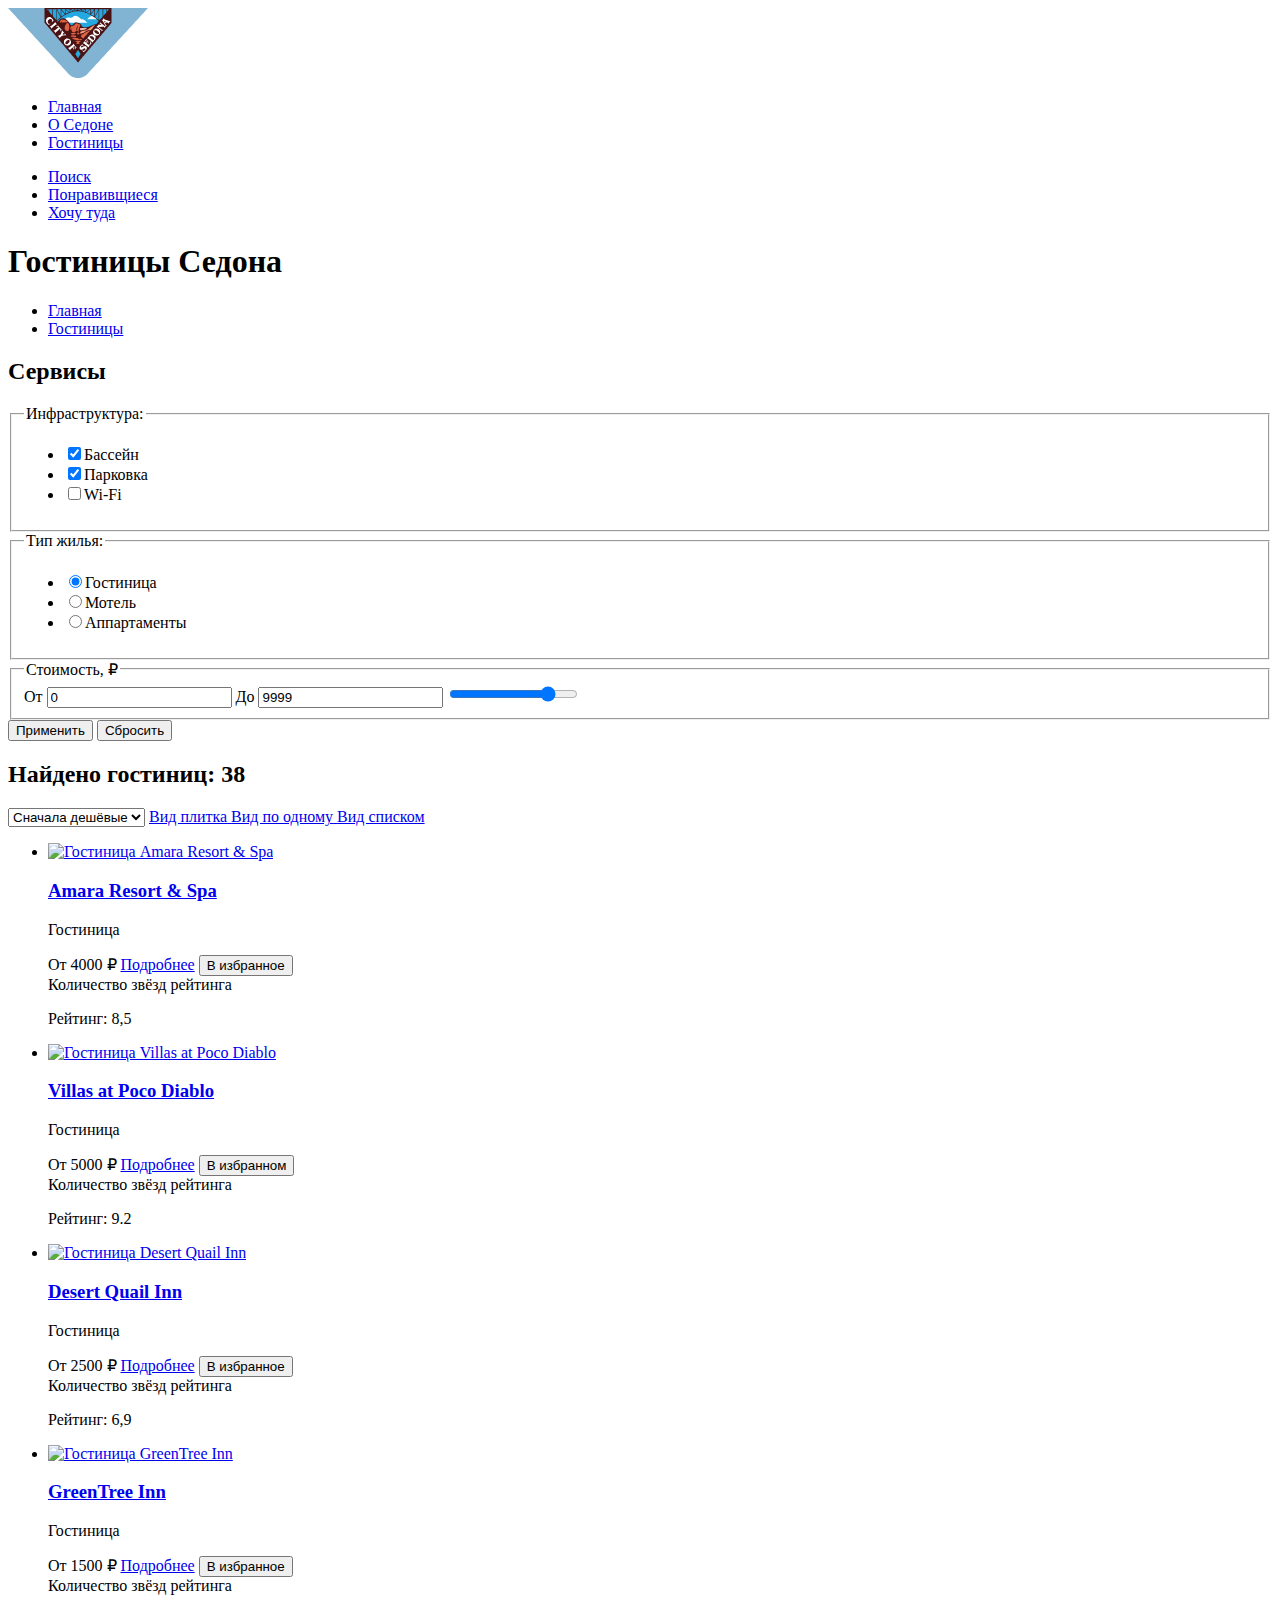
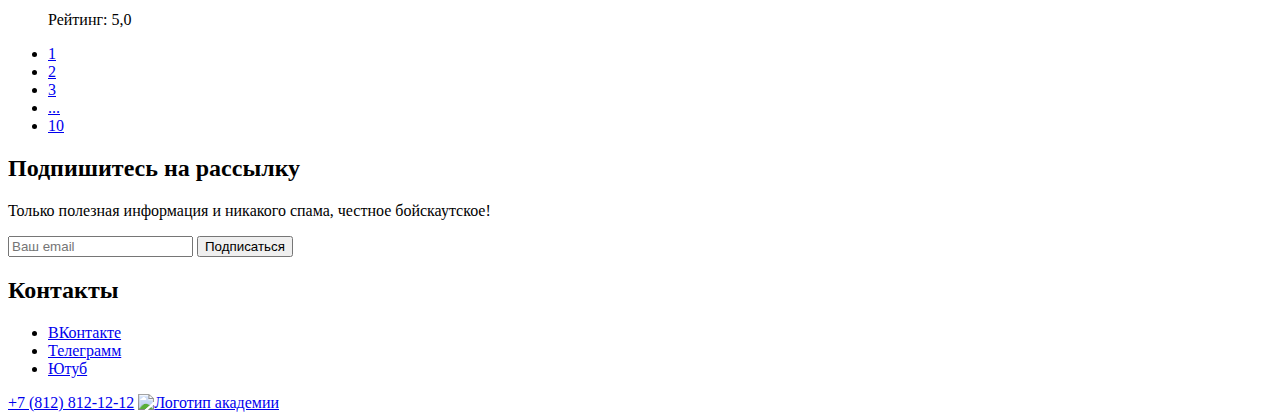
==== catalog.html @ b37cbd9c "Делает разметку всех страниц" ====
<!DOCTYPE html>
<html lang="ru">

  <head>
    <meta charset="utf-8" />
    <title>Каталог</title>
  </head>

  <body>
    <header class="page-header">
      <nav class="navigation">
        <a class="navigation-link" href="index.html">
          <img class="page-header-logo" src="img/header/header-logo.jpg" width="140" height="70" alt="Логотип Седона" />
        </a>
        <ul class="navigation-list">
          <li class="navigation-item">
            <a class="navigation-link" href="index.html">Главная</a>
          </li>
          <li class="navigation-item">
            <a class="navigation-link" href="#">О Седоне</a>
          </li>
          <li class="navigation-item">
            <a class="navigation-link" href="#">Гостиницы</a>
          </li>
        </ul>
        <ul class="navigation-list navigation-user">
          <li class="navigation-item">
            <a class="navigation-link" href="#">
              <span class="visually-hidden">Поиск</span>
            </a>
          </li>
          <li class="navigation-item">
            <a class="navigation-link" href="#">
              <span class="visually-hidden">Понравивщиеся</span>
            </a>
          </li>
          <li class="navigation-item">
            <a class="navigation-link" href="#">Хочу туда</a>
          </li>
        </ul>
      </nav>
    </header>
    <main class="main-catalog">
      <header class="header-filter">
        <h1 class="header-filter-title">Гостиницы Седона</h1>
        <ul class="breadcrumbs">
          <li class="breadcrumbs-item">
            <a class="breadcrumbs-link" href="index.html">
              <span class="visually-hidden">Главная</span>
            </a>
          </li>
          <li class="breadcrumbs-item">
            <a class="breadcrumbs-link" href="#">Гостиницы</a>
          </li>
        </ul>
      </header>
      <section class="catalog-filter">
        <h2 class="visually-hidden">Сервисы</h2>
        <form class="catalog-form" action="https://echo.htmlacademy.ru/" method="get">
          <fieldset class="catalog-filter-group">
            <legend class="catalog-filter-title">Инфраструктура:</legend>
            <ul class="catalog-filter-list">
              <li class="catalog-filter-item">
                <label class="catalog-filter-text">
                  <input class="control-input" type="checkbox" name="Бассейн" checked />Бассейн
                </label>
              </li>
              <li class="catalog-filter-item">
                <label class="catalog-form-text">
                  <input class="control-input" type="checkbox" name="Парковка" checked />Парковка
                </label>
              </li>
              <li class="catalog-filter-item">
                <label class="catalog-form-text">
                  <input class="control-input" type="checkbox" name="Wi-Fi" />Wi-Fi
                </label>
              </li>
            </ul>
          </fieldset>
          <fieldset class="catalog-filter-group">
            <legend class="catalog-filter-title">Тип жилья:</legend>
            <ul class="catalog-filter-list">
              <li class="catalog-filter-item">
                <label class="catalog-form-text">
                  <input class="control-input" type="radio" name="type-house" checked />Гостиница
                </label>
              </li>
              <li class="catalog-filter-item">
                <label class="catalog-form-text">
                  <input class="control-input" type="radio" name="type-house" />Мотель
                </label>
              </li>
              <li class="catalog-filter-item">
                <label class="catalog-form-text">
                  <input class="control-input" type="radio" name="type-house" />Аппартаменты
                </label>
              </li>
            </ul>
          </fieldset>
          <fieldset class="catalog-filter-group-cost">
            <legend class="catalog-filter-title">Стоимость, ₽</legend>
            <label for="catalog-filter-price">От</label>
            <input class="catalog-price" type="number" name="price" value="0" id="catalog-filter-price" />
            <label for="catalog-filter-befor">До</label>
            <input class="catalog-price" type="number" name="price" value="9999" id="catalog-filter-befor" />
            <input class="catalog-range" type="range" name="value" min="0" max="100" value="80" />
            </div>
          </fieldset>
          <input class="catalog-button-submit" type="submit" value="Применить" />
          <input class="catalog-button-reset" type="reset" value="Сбросить" />
        </form>
      </section>
      <section class="catalog-hotel">
        <h2 class="catalog-search">Найдено гостиниц:
          <span class="quantity">38</span>
        </h2>
        <select name="select-control">
          <option value="chep">Сначала дешёвые</option>
          <option value="expensive">Сначала дорогие</option>
        </select>
        <a class="button-view-tile" href="#">
          <span class="visually-hidden">Вид плитка</span>
        </a>
        <a class="button-view-one" href="#">
          <span class="visually-hidden">Вид по одному</span>
        </a>
        <a class="button-view-list" href="#">
          <span class="visually-hidden">Вид списком</span>
        </a>
        <ul class="hotel-list">
          <li class="hotel-item">
            <a class="hotel-item-link" href="#">
              <img src="#" alt="Гостиница Amara Resort & Spa">
            </a>
            <a class="hotel-item-name-link" href="#">
              <h3 class="hotel-item-name">Amara Resort & Spa</h3>
            </a>
            <p class="hotel-item-type">Гостиница</p>
            <span class="hotel-item-price">От 4000 ₽</span>
            <a class="hotel-item-link-details" href="#">Подробнее</a>
            <button class="hotel-item-button-favorites">В избранное</button>
            <div class="hotel-item-stars-rating">
              <span class="visually-hidden">Количество звёзд рейтинга</span>
            </div>
            <p class="hotel-item-rating">Рейтинг:
              <span>8,5</span>
            </p>
          </li>
          <li class="hotel-item">
            <a class="hotel-item-link" href="#">
              <img src="#" alt="Гостиница Villas at Poco Diablo">
            </a>
            <a class="hotel-item-name-link" href="#">
              <h3 class="hotel-item-name">Villas at Poco Diablo</h3>
            </a>
            <p class="hotel-item-type">Гостиница</p>
            <span class="hotel-item-price">От 5000 ₽</span>
            <a class="hotel-item-link-details" href="#">Подробнее</a>
            <button class="hotel-item-button-favorites-like">В избранном</button>
            <div class="hotel-item-stars-rating">
              <span class="visually-hidden">Количество звёзд рейтинга</span>
            </div>
            <p class="hotel-item-rating">Рейтинг:
              <span>9.2</span>
            </p>
          </li>
          <li class="hotel-item">
            <a class="hotel-item-link" href="#">
              <img src="#" alt="Гостиница Desert Quail Inn">
            </a>
            <a class="hotel-item-name-link" href="#">
              <h3 class="hotel-item-name">Desert Quail Inn</h3>
            </a>
            <p class="hotel-item-type">Гостиница</p>
            <span class="hotel-item-price">От 2500 ₽</span>
            <a class="hotel-item-link-details" href="#">Подробнее</a>
            <button class="hotel-item-button-favorites-like">В избранное</button>
            <div class="hotel-item-stars-rating">
              <span class="visually-hidden">Количество звёзд рейтинга</span>
            </div>
            <p class="hotel-item-rating">Рейтинг:
              <span>6,9</span>
            </p>
          </li>
          <li class="hotel-item">
            <a class="hotel-item-link" href="#">
              <img src="#" alt="Гостиница GreenTree Inn">
            </a>
            <a class="hotel-item-name-link" href="#">
              <h3 class="hotel-item-name">GreenTree Inn</h3>
            </a>
            <p class="hotel-item-type">Гостиница</p>
            <span class="hotel-item-price">От 1500 ₽</span>
            <a class="hotel-item-link-details" href="#">Подробнее</a>
            <button class="hotel-item-button-favorites-like">В избранное</button>
            <div class="hotel-item-stars-rating">
              <span class="visually-hidden">Количество звёзд рейтинга</span>
            </div>
            <p class="hotel-item-rating">Рейтинг:
              <span>5,0</span>
            </p>
          </li>
        </ul>
        <ul class="pagination">
          <li class="pagination-item">
            <a class="pagination-item-link pagination-current" href="#">1</a>
          </li>
          <li class="pagination-item">
            <a class="pagination-item-link pagination-current" href="#">2</a>
          </li>
          <li class="pagination-item">
            <a class="pagination-item-link pagination-current" href="#">3</a>
          </li>
          <li class="pagination-item">
            <a class="pagination-item-link pagination-current" href="#">...</a>
          </li>
          <li class="pagination-item">
            <a class="pagination-item-link pagination-current" href="#">10</a>
          </li>
        </ul>
      </section>
    </main>
    <footer class="main-footer">
      <section class="subscribe">
        <h2 class="subscribe-slogan">Подпишитесь на рассылку</h2>
        <p class="subscribe-lead">Только полезная информация и никакого спама, честное бойскаутское!</p>
        <form class="subscribe-form" action="https://echo.htmlacademy.ru/" method="post">
          <input class="field" type="email" name="subscribe-email" placeholder="Ваш email" />
          <button class="button" type="submit">Подписаться
          </button>
        </form>
      </section>
      <section class="feedback-list">
        <h2 class="visually-hidden">Контакты</h2>
        <ul class="feedback">
          <li class="feedback-social">
            <a class="feedback-social-vk" href="https://vk.com/htmlacademy">
              <span class="visually-hidden">ВКонтакте</span>
            </a>
          </li>
          <li class="feedback-social">
            <a class="feedback-social-tg" href="https://t.me/htmlacademy">
              <span class="visually-hidden">Телеграмм</span>
            </a>
          </li>
          <li class="feedback-social">
            <a class=" feedback-social-youtube" href="https://youtube.com/user/htmlacademyru">
              <span class="visually-hidden">Ютуб</span>
            </a>
          </li>
        </ul>
        <a class="phone" href="tel:88128121212">+7 (812) 812-12-12</a>
        <a class="academy" href="https://up.htmlacademy.ru/profession/frontender-liga/1/htmlcss-individual/2">
          <img class="footer-logo" src="#" alt="Логотип академии" />
        </a>
      </section>
    </footer>
  </body>

</html>
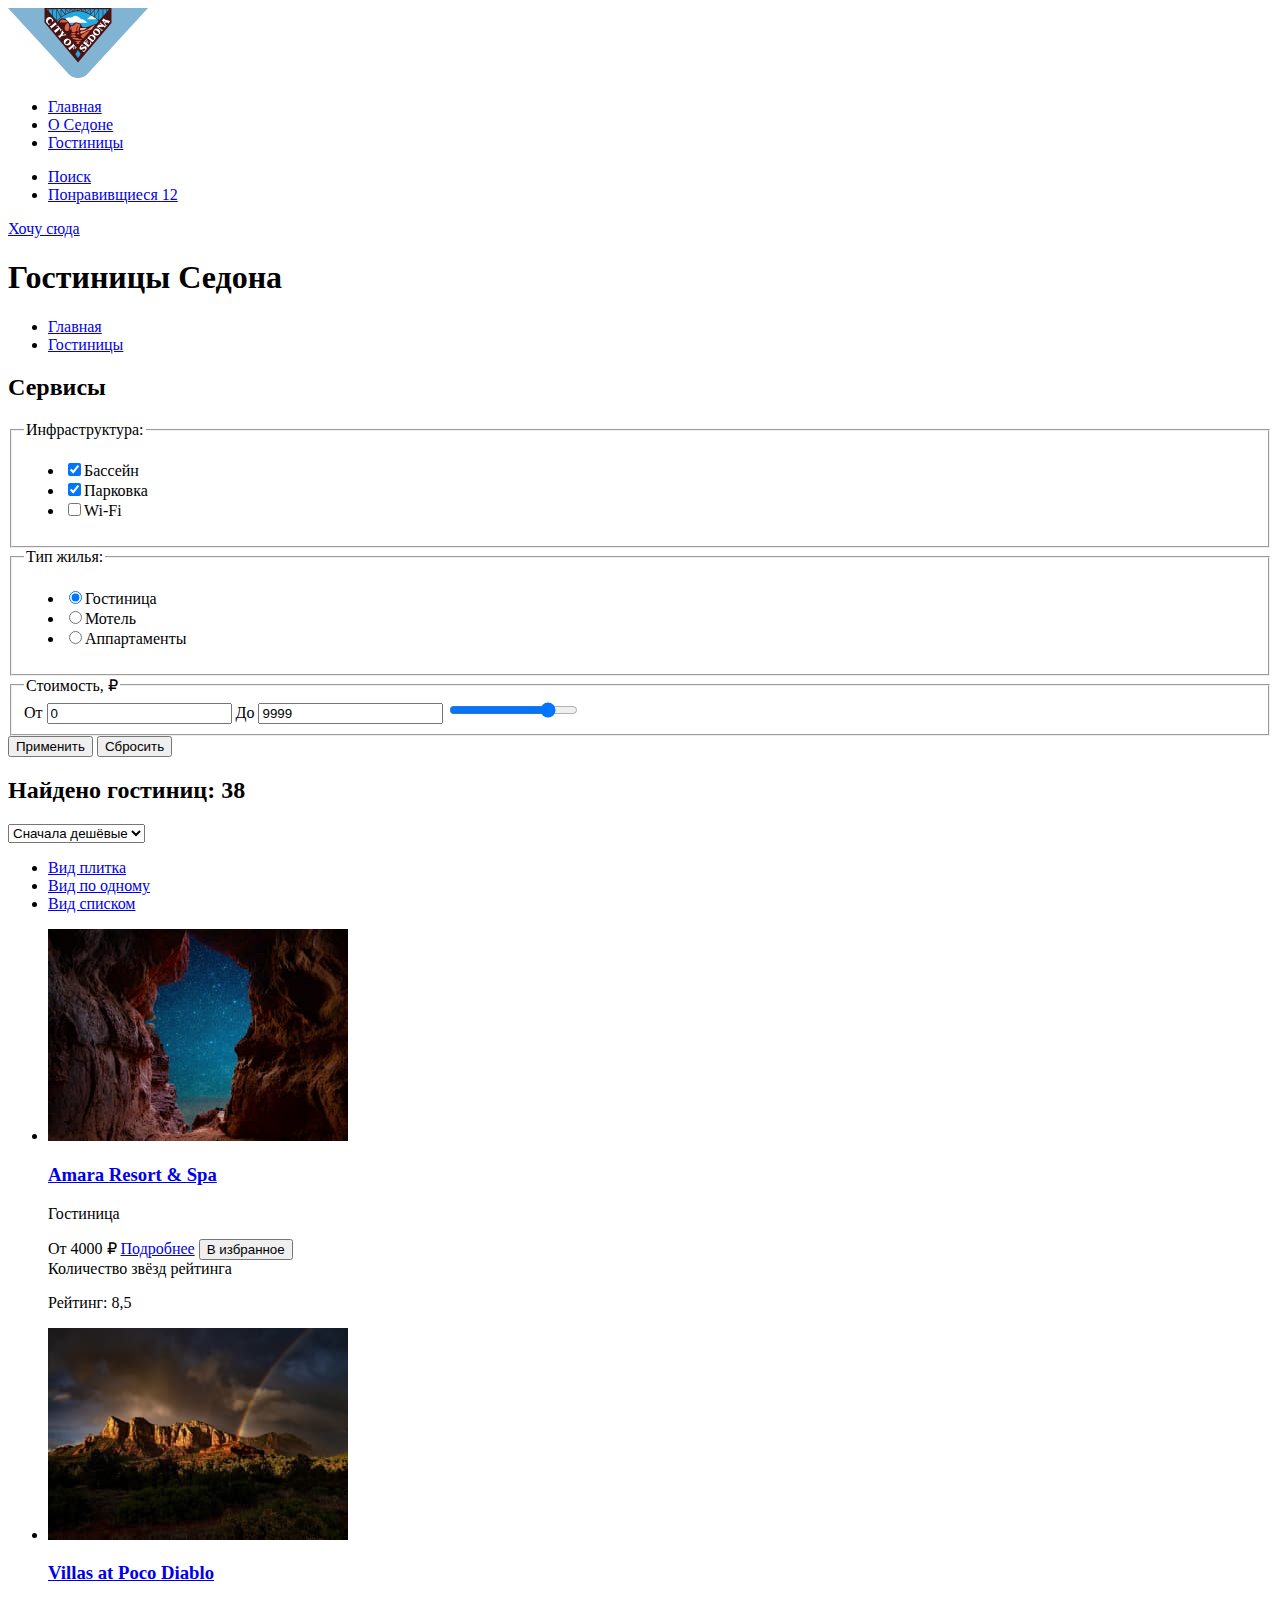
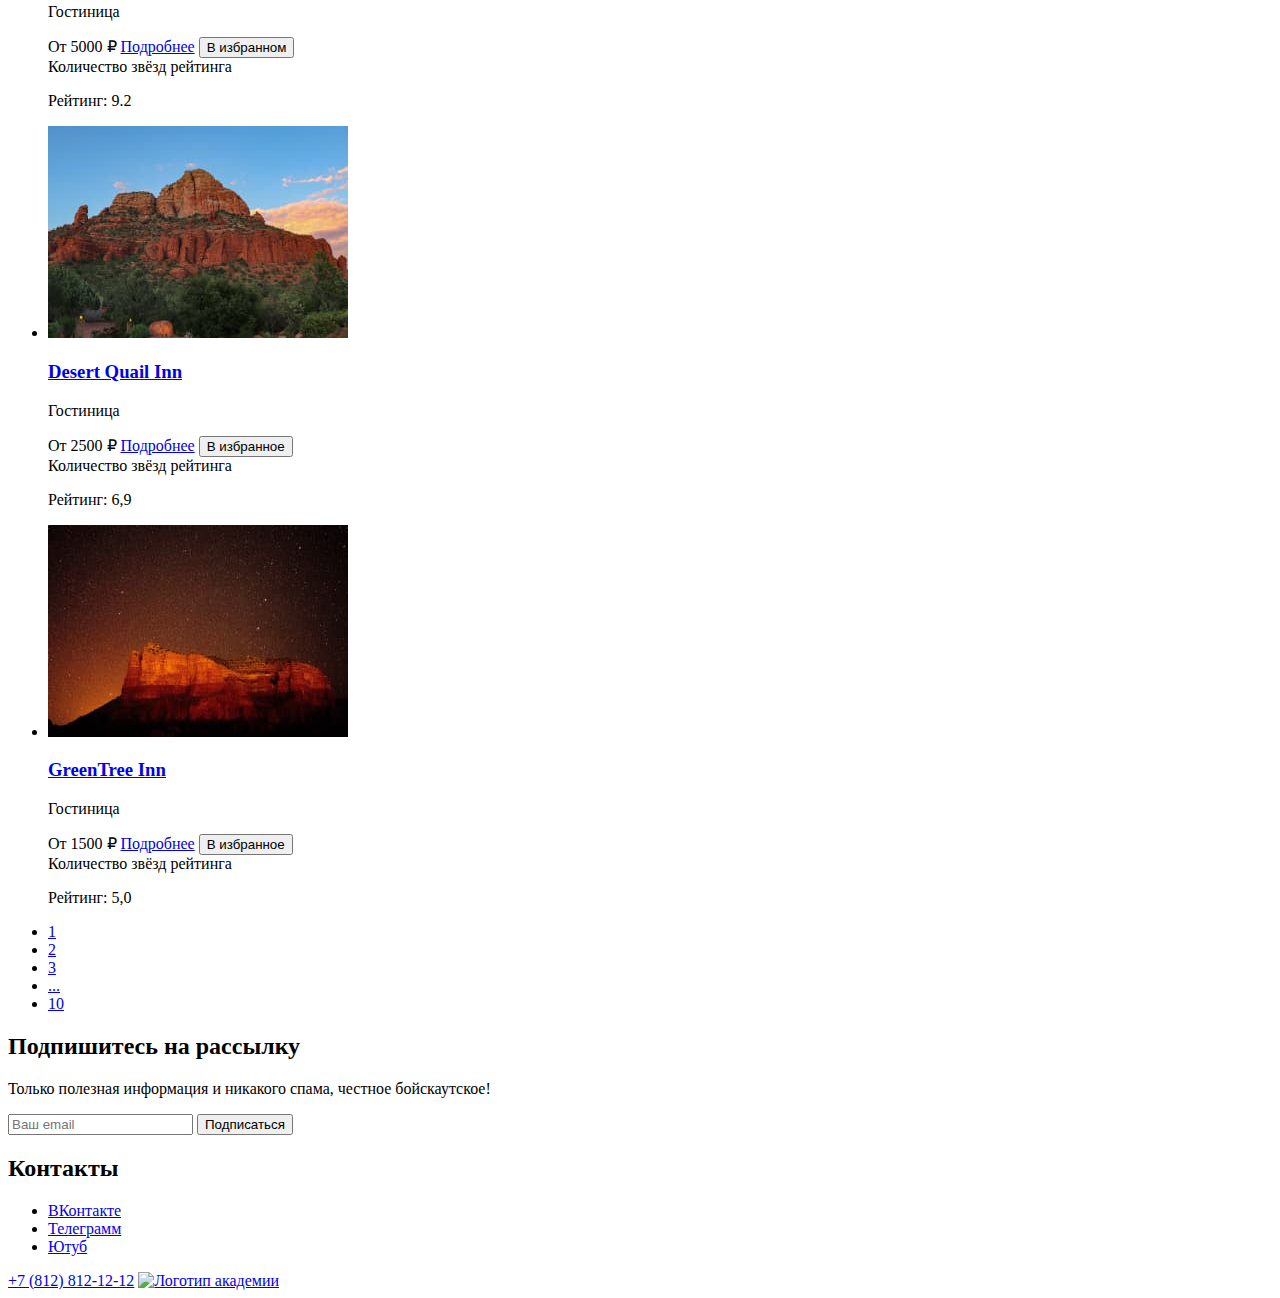
==== commit d3c7c7b9: "Добавляет все контентные изображения" ====
--- a/catalog.html
+++ b/catalog.html
@@ -10,17 +10,18 @@
     <header class="page-header">
       <nav class="navigation">
         <a class="navigation-link" href="index.html">
-          <img class="page-header-logo" src="img/header/header-logo.jpg" width="140" height="70" alt="Логотип Седона" />
+          <img class="page-header-logo" src="images/header/header-logo.svg" width="140" height="70"
+            alt="Логотип Седона" />
         </a>
         <ul class="navigation-list">
           <li class="navigation-item">
-            <a class="navigation-link" href="index.html">Главная</a>
+            <a class="navigation-link navigation-current" href="index.html">Главная</a>
           </li>
           <li class="navigation-item">
             <a class="navigation-link" href="#">О Седоне</a>
           </li>
           <li class="navigation-item">
-            <a class="navigation-link" href="#">Гостиницы</a>
+            <a class="navigation-link" href="catalog.html">Гостиницы</a>
           </li>
         </ul>
         <ul class="navigation-list navigation-user">
@@ -32,13 +33,12 @@
           <li class="navigation-item">
             <a class="navigation-link" href="#">
               <span class="visually-hidden">Понравивщиеся</span>
-            </a>
-          </li>
-          <li class="navigation-item">
-            <a class="navigation-link" href="#">Хочу туда</a>
+              <span class="notification-badge">12</span>
+            </a>
           </li>
         </ul>
       </nav>
+      <a class="navigation-link" href="#">Хочу сюда</a>
     </header>
     <main class="main-catalog">
       <header class="header-filter">
@@ -104,7 +104,6 @@
             <label for="catalog-filter-befor">До</label>
             <input class="catalog-price" type="number" name="price" value="9999" id="catalog-filter-befor" />
             <input class="catalog-range" type="range" name="value" min="0" max="100" value="80" />
-            </div>
           </fieldset>
           <input class="catalog-button-submit" type="submit" value="Применить" />
           <input class="catalog-button-reset" type="reset" value="Сбросить" />
@@ -114,23 +113,31 @@
         <h2 class="catalog-search">Найдено гостиниц:
           <span class="quantity">38</span>
         </h2>
-        <select name="select-control">
+        <select name="select-control" aria-label="Сортировка">
           <option value="chep">Сначала дешёвые</option>
           <option value="expensive">Сначала дорогие</option>
         </select>
-        <a class="button-view-tile" href="#">
-          <span class="visually-hidden">Вид плитка</span>
-        </a>
-        <a class="button-view-one" href="#">
-          <span class="visually-hidden">Вид по одному</span>
-        </a>
-        <a class="button-view-list" href="#">
-          <span class="visually-hidden">Вид списком</span>
-        </a>
+        <ul class="view-buttons">
+          <li class="view-button-item">
+            <a class="view-button-tile" href="#">
+              <span class="visually-hidden">Вид плитка</span>
+            </a>
+          </li>
+          <li class="view-button-item">
+            <a class="button-view-one" href="#">
+              <span class="visually-hidden">Вид по одному</span>
+            </a>
+          </li>
+          <li class="view-button-item">
+            <a class="button-view-list" href="#">
+              <span class="visually-hidden">Вид списком</span>
+            </a>
+          </li>
+        </ul>
         <ul class="hotel-list">
           <li class="hotel-item">
             <a class="hotel-item-link" href="#">
-              <img src="#" alt="Гостиница Amara Resort & Spa">
+              <img src="images/catalog-hotel/hotel-1.jpg" width="300" height="212" alt="Вид из гостиницы на небо, через ущелье">
             </a>
             <a class="hotel-item-name-link" href="#">
               <h3 class="hotel-item-name">Amara Resort & Spa</h3>
@@ -148,7 +155,7 @@
           </li>
           <li class="hotel-item">
             <a class="hotel-item-link" href="#">
-              <img src="#" alt="Гостиница Villas at Poco Diablo">
+              <img src="images/catalog-hotel/hotel-2.jpg" width="300" height="212" alt="Вид из гостиницы на лучистые горы и радужное небо после дождя">
             </a>
             <a class="hotel-item-name-link" href="#">
               <h3 class="hotel-item-name">Villas at Poco Diablo</h3>
@@ -156,7 +163,7 @@
             <p class="hotel-item-type">Гостиница</p>
             <span class="hotel-item-price">От 5000 ₽</span>
             <a class="hotel-item-link-details" href="#">Подробнее</a>
-            <button class="hotel-item-button-favorites-like">В избранном</button>
+            <button class="hotel-item-button-favorites item-like">В избранном</button>
             <div class="hotel-item-stars-rating">
               <span class="visually-hidden">Количество звёзд рейтинга</span>
             </div>
@@ -166,7 +173,7 @@
           </li>
           <li class="hotel-item">
             <a class="hotel-item-link" href="#">
-              <img src="#" alt="Гостиница Desert Quail Inn">
+              <img src="images/catalog-hotel/hotel-3.jpg" width="300" height="212" alt="Вид из гостинницы на скалистые горы при дневном свете">
             </a>
             <a class="hotel-item-name-link" href="#">
               <h3 class="hotel-item-name">Desert Quail Inn</h3>
@@ -184,7 +191,7 @@
           </li>
           <li class="hotel-item">
             <a class="hotel-item-link" href="#">
-              <img src="#" alt="Гостиница GreenTree Inn">
+              <img src="images/catalog-hotel/hotel-4.jpg" width="300" height="212" alt="Вид из гостинницы на горы в ночном, звёздном небе">
             </a>
             <a class="hotel-item-name-link" href="#">
               <h3 class="hotel-item-name">GreenTree Inn</h3>
@@ -220,7 +227,7 @@
         </ul>
       </section>
     </main>
-    <footer class="main-footer">
+    <footer class="page-footer">
       <section class="subscribe">
         <h2 class="subscribe-slogan">Подпишитесь на рассылку</h2>
         <p class="subscribe-lead">Только полезная информация и никакого спама, честное бойскаутское!</p>
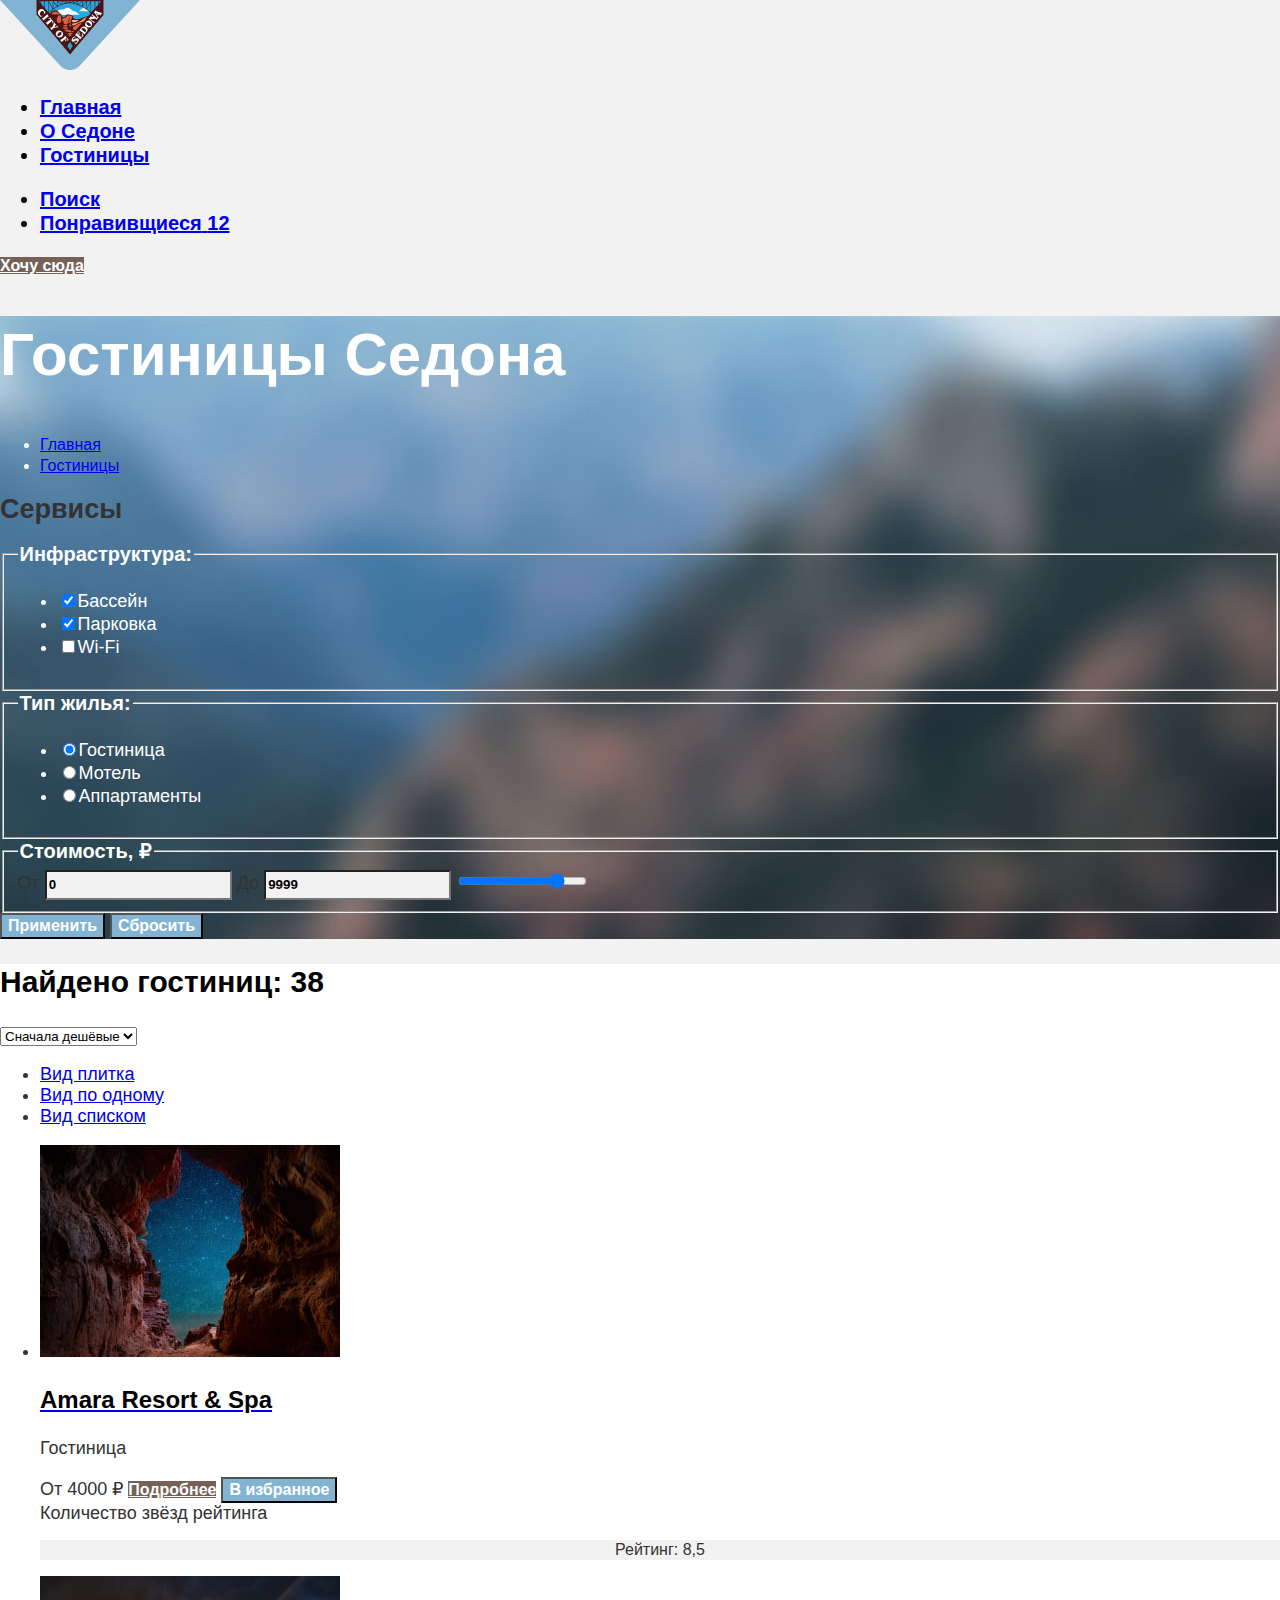
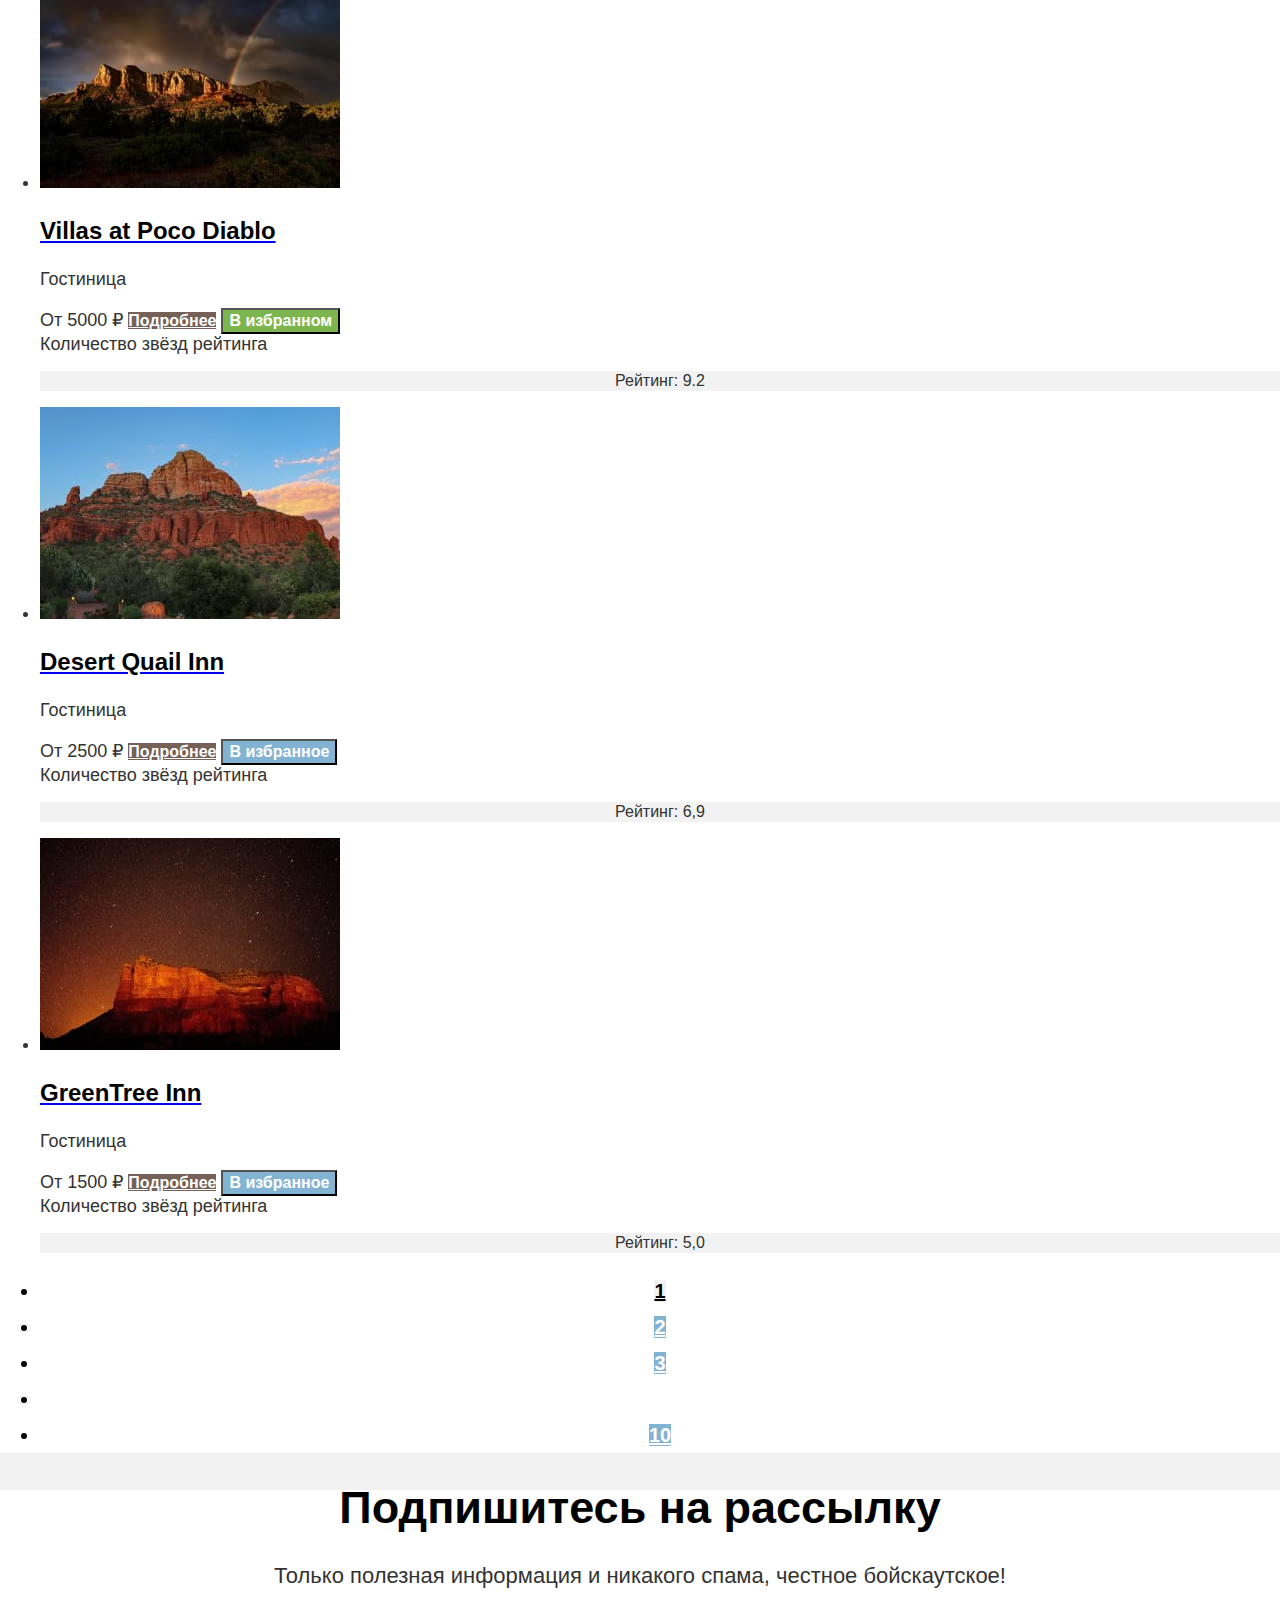
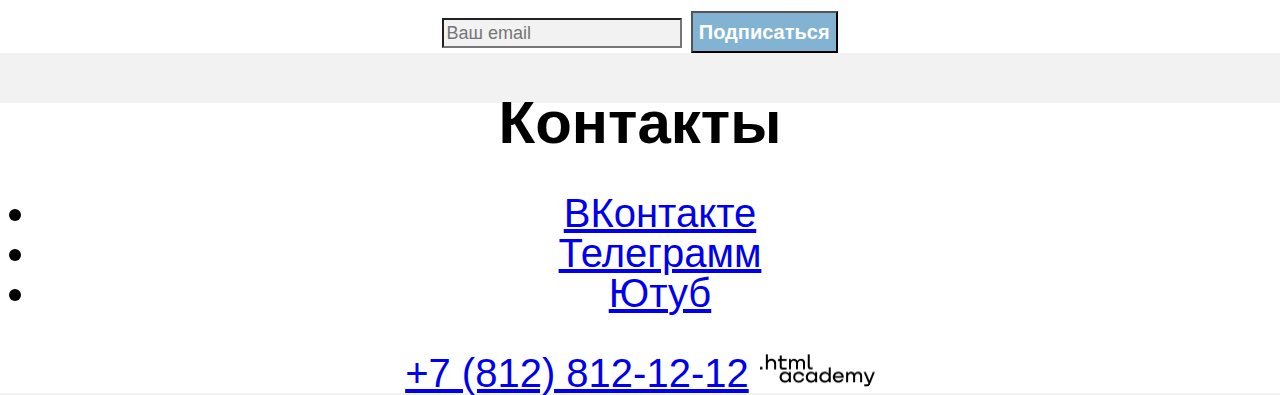
==== commit 8ecaf7e2: "Добавляет базовую стилизацию" ====
--- a/catalog.html
+++ b/catalog.html
@@ -4,6 +4,7 @@
   <head>
     <meta charset="utf-8" />
     <title>Каталог</title>
+    <link rel="stylesheet" href="styles/styles.css">
   </head>
 
   <body>
@@ -38,77 +39,79 @@
           </li>
         </ul>
       </nav>
-      <a class="navigation-link" href="#">Хочу сюда</a>
+      <a class="navigation-link navigation-botton-link" href="#">Хочу сюда</a>
     </header>
     <main class="main-catalog">
-      <header class="header-filter">
-        <h1 class="header-filter-title">Гостиницы Седона</h1>
-        <ul class="breadcrumbs">
-          <li class="breadcrumbs-item">
-            <a class="breadcrumbs-link" href="index.html">
-              <span class="visually-hidden">Главная</span>
-            </a>
-          </li>
-          <li class="breadcrumbs-item">
-            <a class="breadcrumbs-link" href="#">Гостиницы</a>
-          </li>
-        </ul>
-      </header>
-      <section class="catalog-filter">
-        <h2 class="visually-hidden">Сервисы</h2>
-        <form class="catalog-form" action="https://echo.htmlacademy.ru/" method="get">
-          <fieldset class="catalog-filter-group">
-            <legend class="catalog-filter-title">Инфраструктура:</legend>
-            <ul class="catalog-filter-list">
-              <li class="catalog-filter-item">
-                <label class="catalog-filter-text">
-                  <input class="control-input" type="checkbox" name="Бассейн" checked />Бассейн
-                </label>
-              </li>
-              <li class="catalog-filter-item">
-                <label class="catalog-form-text">
-                  <input class="control-input" type="checkbox" name="Парковка" checked />Парковка
-                </label>
-              </li>
-              <li class="catalog-filter-item">
-                <label class="catalog-form-text">
-                  <input class="control-input" type="checkbox" name="Wi-Fi" />Wi-Fi
-                </label>
-              </li>
-            </ul>
-          </fieldset>
-          <fieldset class="catalog-filter-group">
-            <legend class="catalog-filter-title">Тип жилья:</legend>
-            <ul class="catalog-filter-list">
-              <li class="catalog-filter-item">
-                <label class="catalog-form-text">
-                  <input class="control-input" type="radio" name="type-house" checked />Гостиница
-                </label>
-              </li>
-              <li class="catalog-filter-item">
-                <label class="catalog-form-text">
-                  <input class="control-input" type="radio" name="type-house" />Мотель
-                </label>
-              </li>
-              <li class="catalog-filter-item">
-                <label class="catalog-form-text">
-                  <input class="control-input" type="radio" name="type-house" />Аппартаменты
-                </label>
-              </li>
-            </ul>
-          </fieldset>
-          <fieldset class="catalog-filter-group-cost">
-            <legend class="catalog-filter-title">Стоимость, ₽</legend>
-            <label for="catalog-filter-price">От</label>
-            <input class="catalog-price" type="number" name="price" value="0" id="catalog-filter-price" />
-            <label for="catalog-filter-befor">До</label>
-            <input class="catalog-price" type="number" name="price" value="9999" id="catalog-filter-befor" />
-            <input class="catalog-range" type="range" name="value" min="0" max="100" value="80" />
-          </fieldset>
-          <input class="catalog-button-submit" type="submit" value="Применить" />
-          <input class="catalog-button-reset" type="reset" value="Сбросить" />
-        </form>
-      </section>
+      <div class="catalog-fon">
+        <header class="header-filter">
+          <h1 class="header-filter-title">Гостиницы Седона</h1>
+          <ul class="breadcrumbs">
+            <li class="breadcrumbs-item">
+              <a class="breadcrumbs-link" href="index.html">
+                <span class="visually-hidden">Главная</span>
+              </a>
+            </li>
+            <li class="breadcrumbs-item">
+              <a class="breadcrumbs-link" href="#">Гостиницы</a>
+            </li>
+          </ul>
+        </header>
+        <section class="catalog-filter">
+          <h2 class="visually-hidden">Сервисы</h2>
+          <form class="catalog-form" action="https://echo.htmlacademy.ru/" method="get">
+            <fieldset class="catalog-filter-group">
+              <legend class="catalog-filter-title">Инфраструктура:</legend>
+              <ul class="catalog-filter-list">
+                <li class="catalog-filter-item">
+                  <label class="catalog-filter-text">
+                    <input class="control-input" type="checkbox" name="Бассейн" checked />Бассейн
+                  </label>
+                </li>
+                <li class="catalog-filter-item">
+                  <label class="catalog-form-text">
+                    <input class="control-input" type="checkbox" name="Парковка" checked />Парковка
+                  </label>
+                </li>
+                <li class="catalog-filter-item">
+                  <label class="catalog-form-text">
+                    <input class="control-input" type="checkbox" name="Wi-Fi" />Wi-Fi
+                  </label>
+                </li>
+              </ul>
+            </fieldset>
+            <fieldset class="catalog-filter-group">
+              <legend class="catalog-filter-title">Тип жилья:</legend>
+              <ul class="catalog-filter-list">
+                <li class="catalog-filter-item">
+                  <label class="catalog-form-text">
+                    <input class="control-input" type="radio" name="type-house" checked />Гостиница
+                  </label>
+                </li>
+                <li class="catalog-filter-item">
+                  <label class="catalog-form-text">
+                    <input class="control-input" type="radio" name="type-house" />Мотель
+                  </label>
+                </li>
+                <li class="catalog-filter-item">
+                  <label class="catalog-form-text">
+                    <input class="control-input" type="radio" name="type-house" />Аппартаменты
+                  </label>
+                </li>
+              </ul>
+            </fieldset>
+            <fieldset class="catalog-filter-group-cost">
+              <legend class="catalog-filter-title">Стоимость, ₽</legend>
+              <label for="catalog-filter-price">От</label>
+              <input class="catalog-price" type="number" name="price" value="0" id="catalog-filter-price" />
+              <label for="catalog-filter-befor">До</label>
+              <input class="catalog-price" type="number" name="price" value="9999" id="catalog-filter-befor" />
+              <input class="catalog-range" type="range" name="value" min="0" max="100" value="80" />
+            </fieldset>
+            <input class="catalog-button-submit" type="submit" value="Применить" />
+            <input class="catalog-button-reset" type="reset" value="Сбросить" />
+          </form>
+        </section>
+      </div>
       <section class="catalog-hotel">
         <h2 class="catalog-search">Найдено гостиниц:
           <span class="quantity">38</span>
@@ -137,7 +140,8 @@
         <ul class="hotel-list">
           <li class="hotel-item">
             <a class="hotel-item-link" href="#">
-              <img src="images/catalog-hotel/hotel-1.jpg" width="300" height="212" alt="Вид из гостиницы на небо, через ущелье">
+              <img src="images/catalog-hotel/hotel-1.jpg" width="300" height="212"
+                alt="Вид из гостиницы на небо, через ущелье">
             </a>
             <a class="hotel-item-name-link" href="#">
               <h3 class="hotel-item-name">Amara Resort & Spa</h3>
@@ -155,7 +159,8 @@
           </li>
           <li class="hotel-item">
             <a class="hotel-item-link" href="#">
-              <img src="images/catalog-hotel/hotel-2.jpg" width="300" height="212" alt="Вид из гостиницы на лучистые горы и радужное небо после дождя">
+              <img src="images/catalog-hotel/hotel-2.jpg" width="300" height="212"
+                alt="Вид из гостиницы на лучистые горы и радужное небо после дождя">
             </a>
             <a class="hotel-item-name-link" href="#">
               <h3 class="hotel-item-name">Villas at Poco Diablo</h3>
@@ -173,7 +178,8 @@
           </li>
           <li class="hotel-item">
             <a class="hotel-item-link" href="#">
-              <img src="images/catalog-hotel/hotel-3.jpg" width="300" height="212" alt="Вид из гостинницы на скалистые горы при дневном свете">
+              <img src="images/catalog-hotel/hotel-3.jpg" width="300" height="212"
+                alt="Вид из гостинницы на скалистые горы при дневном свете">
             </a>
             <a class="hotel-item-name-link" href="#">
               <h3 class="hotel-item-name">Desert Quail Inn</h3>
@@ -181,7 +187,7 @@
             <p class="hotel-item-type">Гостиница</p>
             <span class="hotel-item-price">От 2500 ₽</span>
             <a class="hotel-item-link-details" href="#">Подробнее</a>
-            <button class="hotel-item-button-favorites-like">В избранное</button>
+            <button class="hotel-item-button-favorites">В избранное</button>
             <div class="hotel-item-stars-rating">
               <span class="visually-hidden">Количество звёзд рейтинга</span>
             </div>
@@ -191,7 +197,8 @@
           </li>
           <li class="hotel-item">
             <a class="hotel-item-link" href="#">
-              <img src="images/catalog-hotel/hotel-4.jpg" width="300" height="212" alt="Вид из гостинницы на горы в ночном, звёздном небе">
+              <img src="images/catalog-hotel/hotel-4.jpg" width="300" height="212"
+                alt="Вид из гостинницы на горы в ночном, звёздном небе">
             </a>
             <a class="hotel-item-name-link" href="#">
               <h3 class="hotel-item-name">GreenTree Inn</h3>
@@ -199,7 +206,7 @@
             <p class="hotel-item-type">Гостиница</p>
             <span class="hotel-item-price">От 1500 ₽</span>
             <a class="hotel-item-link-details" href="#">Подробнее</a>
-            <button class="hotel-item-button-favorites-like">В избранное</button>
+            <button class="hotel-item-button-favorites">В избранное</button>
             <div class="hotel-item-stars-rating">
               <span class="visually-hidden">Количество звёзд рейтинга</span>
             </div>
@@ -209,31 +216,31 @@
           </li>
         </ul>
         <ul class="pagination">
+          <li class="pagination-item ">
+            <a class="pagination-item-link pagination-current" href="#">1</a>
+          </li>
           <li class="pagination-item">
-            <a class="pagination-item-link pagination-current" href="#">1</a>
+            <a class="pagination-item-link" href="#">2</a>
           </li>
           <li class="pagination-item">
-            <a class="pagination-item-link pagination-current" href="#">2</a>
+            <a class="pagination-item-link " href="#">3</a>
+          </li>
+          <li class="pagination-item ">
+            <a class="pagination-item-link pagination-item-glass" href="#">...</a>
           </li>
           <li class="pagination-item">
-            <a class="pagination-item-link pagination-current" href="#">3</a>
-          </li>
-          <li class="pagination-item">
-            <a class="pagination-item-link pagination-current" href="#">...</a>
-          </li>
-          <li class="pagination-item">
-            <a class="pagination-item-link pagination-current" href="#">10</a>
+            <a class="pagination-item-link" href="#">10</a>
           </li>
         </ul>
       </section>
     </main>
     <footer class="page-footer">
-      <section class="subscribe">
+      <section class="subscribe-catalog">
         <h2 class="subscribe-slogan">Подпишитесь на рассылку</h2>
-        <p class="subscribe-lead">Только полезная информация и никакого спама, честное бойскаутское!</p>
+        <p class="subscribe-catalog-lead">Только полезная информация и никакого спама, честное бойскаутское!</p>
         <form class="subscribe-form" action="https://echo.htmlacademy.ru/" method="post">
-          <input class="field" type="email" name="subscribe-email" placeholder="Ваш email" />
-          <button class="button" type="submit">Подписаться
+          <input class="subscribe-field" type="email" name="subscribe-email" placeholder="Ваш email" />
+          <button class="subscribe-button" type="submit">Подписаться
           </button>
         </form>
       </section>
@@ -258,7 +265,8 @@
         </ul>
         <a class="phone" href="tel:88128121212">+7 (812) 812-12-12</a>
         <a class="academy" href="https://up.htmlacademy.ru/profession/frontender-liga/1/htmlcss-individual/2">
-          <img class="footer-logo" src="#" alt="Логотип академии" />
+          <img class="academy-logo" src="/images/footer/html-academy-logo.png" width="115" height="33"
+            alt="Логотип HTML академии">
         </a>
       </section>
     </footer>
--- a/styles/styles.css
+++ b/styles/styles.css
@@ -0,0 +1,332 @@
+@font-face {
+  font-family: "PT Sans";
+  font-style: normal;
+  font-weight: 400;
+  src: url("../fonts/ptsans-400.woff2") format("woff2");
+  font-display: swap;
+}
+@font-face {
+  font-family: "PT Sans";
+  font-style: normal;
+  font-weight: 700;
+  src: url("../fonts/ptsans-700.woff2") format("woff2");
+  font-display: swap;
+}
+body {
+  font-family: "PT Sans", sans-serif;
+  font-size: 18px;
+  line-height: 21px;
+  font-weight: 400;
+  font-style: normal;
+  color: #333333;
+  background-color: #f2f2f2;
+  margin: 0;
+}
+.main-logo {
+  background-image: url("../images/header/Vector.svg"), url("../images/header/fon-sedona.jpg");
+  background-size: 100% auto, cover;
+  background-repeat: no-repeat;
+  background-position: center, bottom;
+  color: #fafafa;
+  background-color: #333333;
+  background-repeat: no-repeat;
+}
+.navigation {
+  font-size: 20px;
+  line-height: 24px;
+  font-weight: 700;
+  color: #000000;
+}
+.navigation-botton-link {
+  font-size: 16px;
+  line-height: 20px;
+  font-weight: 700;
+  color: #ffffff;
+  text-align: center;
+  background-color: #756157;
+}
+.advantages-slogan {
+  font-size: 30px;
+  line-height: 36px;
+  font-weight: 700;
+  color: #000000;
+  text-align: center;
+}
+.advantages-lead {
+  font-size: 22px;
+  line-height: 26px;
+  text-align: center;
+}
+.advantages-list {
+  font-size: 24px;
+  line-height: 28px;
+  font-weight: 700;
+  color: #000000;
+  text-align: center;
+  background-color: #83b3d31f;
+}
+.advantages-description {
+  font-size: 18px;
+  line-height: 21px;
+  font-weight: 400;
+  color: #333333;
+}
+.advantages-item-dark {
+  color: #ffffff;
+  background-color: #82b3d3;
+}
+.advantages-description-dark {
+  color: #ffffff;
+}
+.advantages-item-light {
+  background-color: #83b3d333;
+}
+
+.service-slogan {
+  font-size: 30px;
+  line-height: 36px;
+  font-weight: 700;
+  color: #000000;
+  text-align: center;
+}
+.service-lead {
+  font-size: 22px;
+  line-height: 26px;
+  color: #333333;
+  text-align: center;
+}
+.service-list {
+  font-size: 24px;
+  line-height: 28px;
+  font-weight: 700;
+  color: #000000;
+  text-align: center;
+  background-color: #83b3d31f;
+}
+.service-description {
+  font-size: 18px;
+  line-height: 21px;
+  font-weight: 400;
+  color: #333333;
+  text-align: center;
+}
+.service-item-light {
+  font-size: 24px;
+  line-height: 28px;
+  font-weight: 700;
+  color: #000000;
+  text-align: center;
+  background-color: #ffffff;
+}
+.search-slogan {
+  font-size: 30px;
+  line-height: 36px;
+  font-weight: 700;
+  color: #000000;
+  text-align: center;
+}
+.search-lead {
+  font-size: 22px;
+  line-height: 26px;
+  font-weight: 400;
+  color: #333333;
+  text-align: center;
+}
+.search-hotel {
+  font-size: 20px;
+  line-height: 36px;
+  font-weight: 700;
+  color: #ffffff;
+  text-align: center;
+  background-color: #756157;
+}
+.main-footer {
+  font-size: 30px;
+  line-height: 36px;
+  font-weight: 700;
+  color: #ffffff;
+  text-align: center;
+  background-color: #756157;
+}
+.subscribe {
+  background-image: url("../images/footer/subscribe-fon.jpg");
+  background-size: cover;
+  background-repeat: no-repeat;
+  background-color: #756157;
+}
+.subscribe-lead {
+  font-size: 22px;
+  line-height: 26px;
+  font-weight: 400;
+}
+.subscribe-field {
+  font-size: 18px;
+  line-height: 24px;
+  font-weight: 400;
+  color: #000000;
+  text-align: left;
+  background-color: #f2f2f2;
+  font-family: inherit;
+}
+.subscribe-button {
+  font-size: 20px;
+  line-height: 36px;
+  font-weight: 700;
+  color: #ffffff;
+  text-align: center;
+  background-color: #82b3d3;
+  font-family: inherit;
+}
+.feedback-list {
+  font-size: 40px;
+  line-height: 40px;
+  font-weight: 400;
+  color: #000000;
+  text-align: center;
+  background-color: #ffffff;
+}
+.catalog-fon {
+  background-image: url("../images/footer/filter-fon.png");
+  background-size: cover;
+  background-repeat: no-repeat;
+  background-color: #756157;
+}
+.header-filter-title {
+  font-size: 60px;
+  line-height: 78px;
+  font-weight: 700;
+  color: #ffffff;
+}
+.breadcrumbs {
+  font-size: 16px;
+  line-height: 21px;
+  font-weight: 400;
+  color: #ffffff;
+}
+.catalog-filter-title{
+  font-size: 20px;
+  line-height: 24px;
+  font-weight: 700;
+  color: #ffffff;
+}
+.catalog-filter-list {
+  line-height: 23px;
+  color: #ffffff;
+}
+.catalog-price {
+  line-height: 24px;
+  font-weight: 700;
+  color: #000000;
+  text-align: left;
+  background-color: #f2f2f2;
+  font-family: inherit;
+}
+.catalog-button-submit {
+  font-size: 16px;
+  line-height: 20px;
+  font-weight: 700;
+  color: #ffffff;
+  text-align: center;
+  background-color: #82b3d3;
+  font-family: inherit;
+}
+.catalog-button-reset {
+  font-size: 16px;
+  line-height: 20px;
+  font-weight: 700;
+  color: #ffffff;
+  text-align: center;
+  background-color: #82b3d3;
+  font-family: inherit;
+}
+.catalog-search {
+  font-size: 30px;
+  line-height: 36px;
+  font-weight: 700;
+  color: #000000;
+  text-align: left;
+}
+.select-control {
+  font-size: 18px;
+  line-height: 21px;
+  font-weight: 400;
+  color: #333333;
+  text-align: left;
+  background-color: #e5e5e5;
+  font-family: inherit;
+}
+.hotel-item-name {
+  font-size: 24px;
+  line-height: 28px;
+  font-weight: 700;
+  color: #000000;
+  text-align: left;
+}
+.hotel-item-link-details {
+  font-size: 16px;
+  line-height: 20px;
+  font-weight: 700;
+  color: #ffffff;
+  text-align: center;
+  background-color: #756157;
+}
+.hotel-item-button-favorites {
+  font-size: 16px;
+  line-height: 20px;
+  font-weight: 700;
+  color: #ffffff;
+  text-align: center;
+  background-color: #82B3D3;
+}
+.item-like {
+  background-color: #7db54f;
+}
+.hotel-item-rating {
+  font-size: 16px;
+  line-height: 20px;
+  font-weight: 400;
+  color: #333333;
+  text-align: center;
+  background-color: #f2f2f2;
+}
+.pagination {
+  font-size: 20px;
+  line-height: 36px;
+  font-weight: 700;
+  color: #000000;
+  text-align: center;
+  background-color: #ffffff;
+}
+.pagination-item-link {
+  color: #ffffff;
+  background-color: #82b3d3;
+}
+.pagination-item-glass {
+  font-size: 22px;
+  line-height: 26px;
+  font-weight: 400;
+  background-color: #ffffff;
+}
+.pagination-current {
+  color: #000000;
+  background-color: #f2f2f2;
+}
+.catalog-hotel {
+  background-color: #ffffff;
+}
+.subscribe-catalog {
+  font-size: 30px;
+  line-height: 36px;
+  font-weight: 700;
+  color: #000000;
+  text-align: center;
+  background-color: #ffffff;
+}
+.subscribe-catalog-lead {
+  font-size: 22px;
+  line-height: 26px;
+  font-weight: 400;
+  color: #333333;
+  text-align: center;
+  background-color: #ffffff;
+}
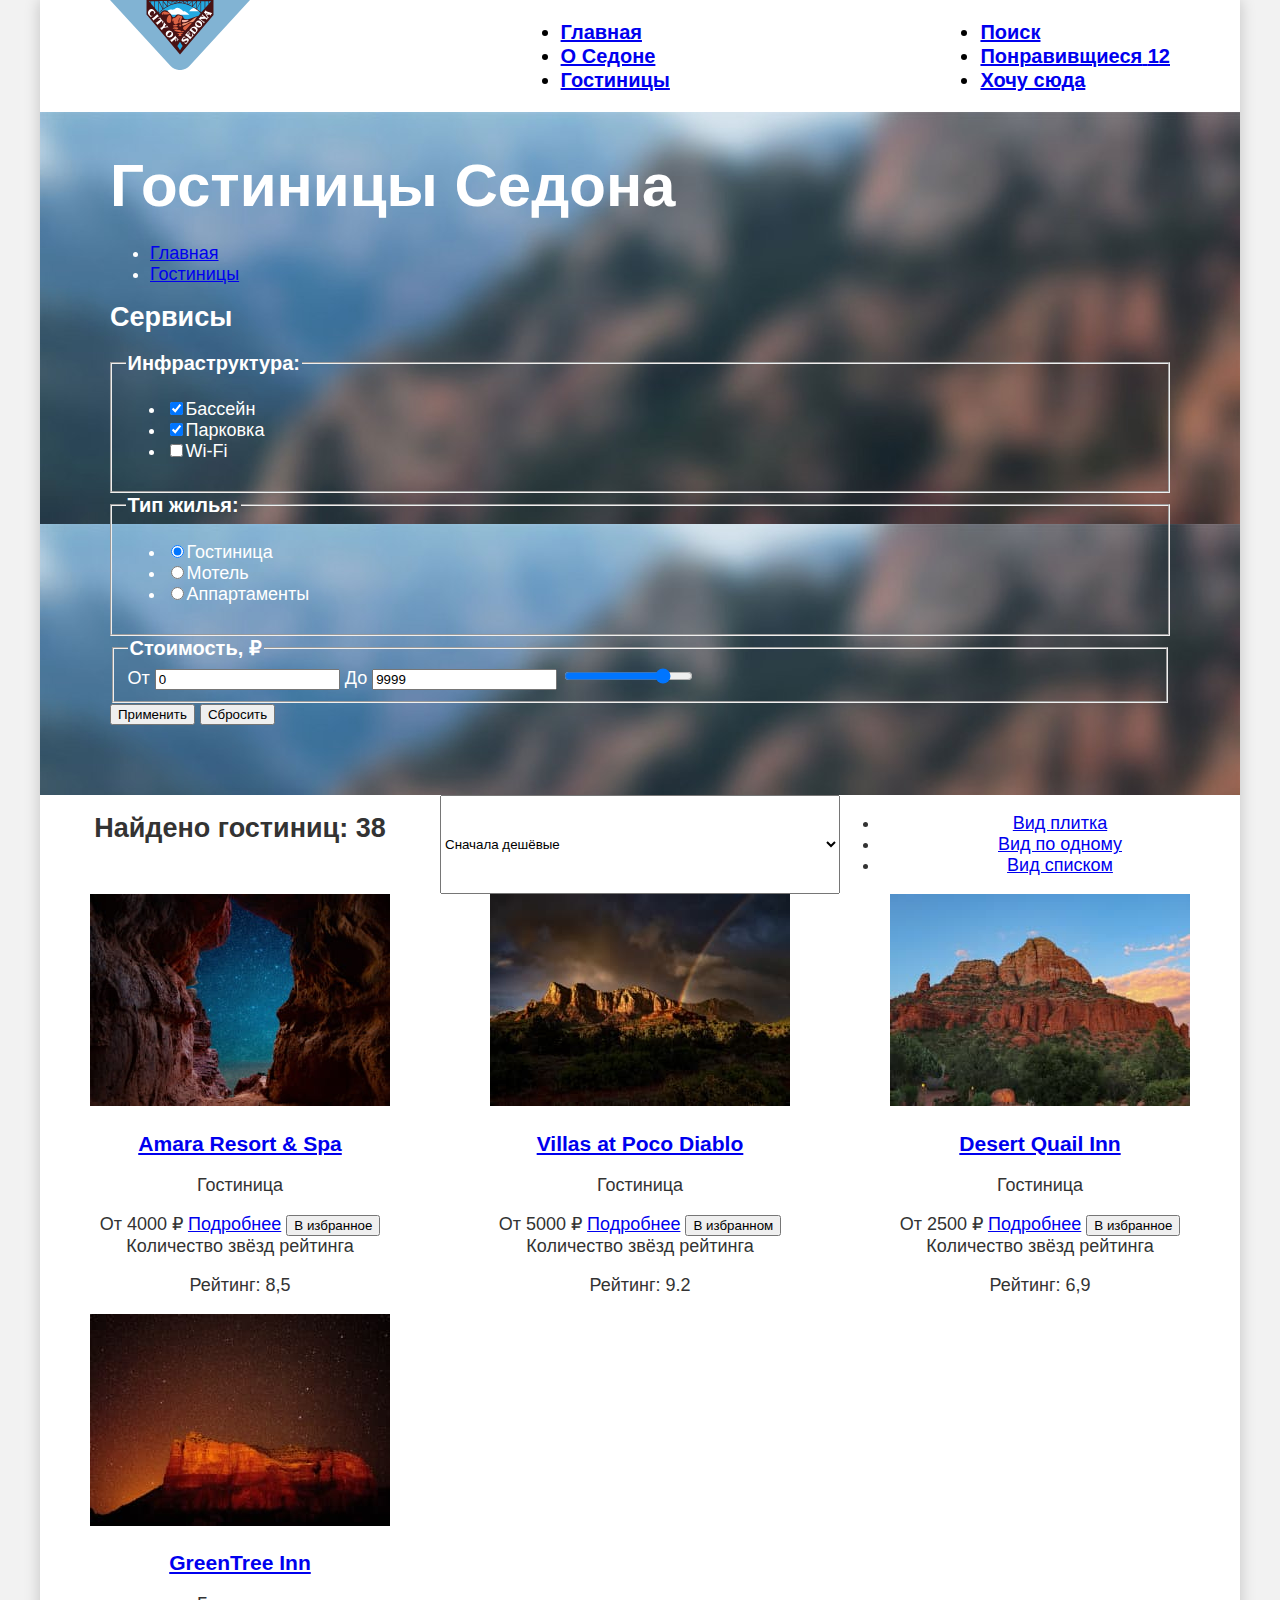
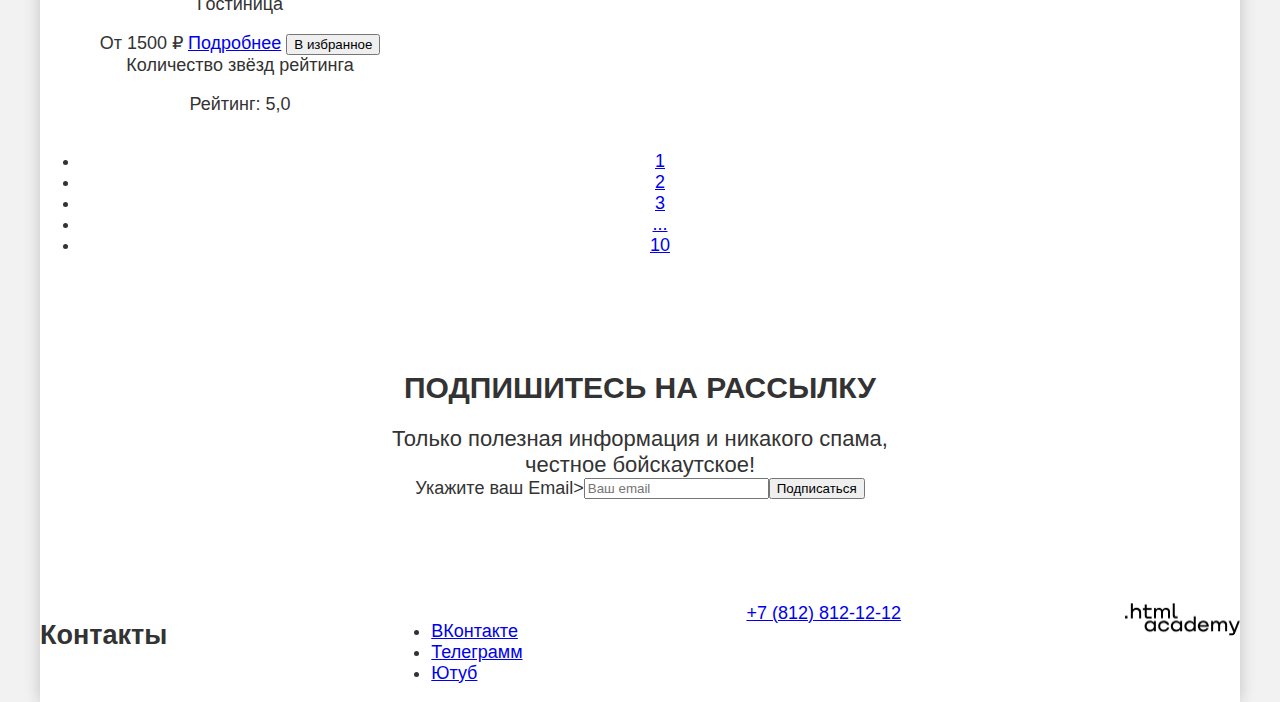
==== commit ed41de0d: "Добавляет разметку крупных блоков" ====
--- a/catalog.html
+++ b/catalog.html
@@ -8,6 +8,7 @@
   </head>
 
   <body>
+    <div class="container main-container">
     <header class="page-header">
       <nav class="navigation">
         <a class="navigation-link" href="index.html">
@@ -26,20 +27,22 @@
           </li>
         </ul>
         <ul class="navigation-list navigation-user">
-          <li class="navigation-item">
+          <li class="navigation-item navigation-search">
             <a class="navigation-link" href="#">
               <span class="visually-hidden">Поиск</span>
             </a>
           </li>
-          <li class="navigation-item">
+          <li class="navigation-item navigation-like">
             <a class="navigation-link" href="#">
               <span class="visually-hidden">Понравивщиеся</span>
               <span class="notification-badge">12</span>
             </a>
           </li>
+          <li class="navigation-item navigation-botton">
+            <a class="navigation-link navigation-botton-link" href="#">Хочу сюда</a>
+          </li>
         </ul>
       </nav>
-      <a class="navigation-link navigation-botton-link" href="#">Хочу сюда</a>
     </header>
     <main class="main-catalog">
       <div class="catalog-fon">
@@ -234,15 +237,18 @@
         </ul>
       </section>
     </main>
-    <footer class="page-footer">
+    <footer class="main-footer">
       <section class="subscribe-catalog">
-        <h2 class="subscribe-slogan">Подпишитесь на рассылку</h2>
-        <p class="subscribe-catalog-lead">Только полезная информация и никакого спама, честное бойскаутское!</p>
+        <div class="subscribe-fon">
+        <h2 class="subscribe-slogan search-slogan-catalog">Подпишитесь на рассылку</h2>
+        <p class="subscribe-lead">Только полезная информация и никакого спама, <br>честное бойскаутское!</p>
         <form class="subscribe-form" action="https://echo.htmlacademy.ru/" method="post">
-          <input class="subscribe-field" type="email" name="subscribe-email" placeholder="Ваш email" />
+          <label for="subscribe-email" class="visually-hidden">Укажите ваш Email</label>>
+            <input class="subscribe-field" type="email" name="subscribe-email" placeholder="Ваш email" />
           <button class="subscribe-button" type="submit">Подписаться
           </button>
         </form>
+        </div>
       </section>
       <section class="feedback-list">
         <h2 class="visually-hidden">Контакты</h2>
@@ -270,6 +276,7 @@
         </a>
       </section>
     </footer>
+  </div>
   </body>
 
 </html>
--- a/styles/styles.css
+++ b/styles/styles.css
@@ -5,6 +5,7 @@
   src: url("../fonts/ptsans-400.woff2") format("woff2");
   font-display: swap;
 }
+
 @font-face {
   font-family: "PT Sans";
   font-style: normal;
@@ -12,6 +13,7 @@
   src: url("../fonts/ptsans-700.woff2") format("woff2");
   font-display: swap;
 }
+
 body {
   font-family: "PT Sans", sans-serif;
   font-size: 18px;
@@ -21,117 +23,194 @@
   color: #333333;
   background-color: #f2f2f2;
   margin: 0;
-}
+  padding: 0;
+}
+
+.container {
+  display: flex;
+  flex-direction: column;
+  min-height: 100%;
+  width: 1200px;
+  margin: 0 auto;
+  box-shadow: 0 0 15px 0 rgba(0, 0, 0, 0.2);
+  background-color: #ffffff;
+}
+
+.navigation {
+  font-size: 20px;
+  line-height: 24px;
+  font-weight: 700;
+  color: #000000;
+  width: inherit;
+  display: flex;
+  justify-content: space-between;
+  padding: 0 70px;
+}
+
 .main-logo {
   background-image: url("../images/header/Vector.svg"), url("../images/header/fon-sedona.jpg");
   background-size: 100% auto, cover;
   background-repeat: no-repeat;
-  background-position: center, bottom;
-  color: #fafafa;
+  background-position: left bottom, left top;
   background-color: #333333;
-  background-repeat: no-repeat;
-}
-.navigation {
-  font-size: 20px;
-  line-height: 24px;
-  font-weight: 700;
-  color: #000000;
-}
-.navigation-botton-link {
-  font-size: 16px;
-  line-height: 20px;
-  font-weight: 700;
-  color: #ffffff;
-  text-align: center;
-  background-color: #756157;
-}
+}
+
+.sedona-logo {
+  display: block;
+  margin: 0 auto;
+  padding-top: 51px;
+  padding-bottom: 82px;
+}
+
+.advantages-container {
+  display: flex;
+  flex-direction: column;
+  justify-content: center;
+  align-items: center;
+  padding: 69px 0;
+}
+
 .advantages-slogan {
   font-size: 30px;
-  line-height: 36px;
-  font-weight: 700;
-  color: #000000;
-  text-align: center;
-}
+  font-weight: 700;
+  line-height: 36px;
+  text-align: center;
+  text-transform: uppercase;
+  margin: 0;
+  color: #000000;
+}
+
 .advantages-lead {
   font-size: 22px;
   line-height: 26px;
-  text-align: center;
-}
+  margin: 25px;
+}
+
 .advantages-list {
+  text-align: center;
+  margin: 0;
+  display: grid;
+  grid-template-columns: repeat(3, 400px);
+  padding: 0;
+  list-style-type: none;
+}
+
+.advantages-item-block {
+  grid-column: 1 / -1;
+  display: flex;
+  background-color: #82B3D3;
+  color: #ffffff;
+}
+
+.advantages-item-light {
+  background-color: rgba(131, 179, 211, 0.12);
+}
+
+.advantages-item-middle {
+  background-color: rgba(131, 179, 211, 0.2);
+}
+
+.advantages-block {
+  padding: 103px 85px;
+}
+
+.advantages-title {
   font-size: 24px;
+  font-weight: 700;
   line-height: 28px;
-  font-weight: 700;
-  color: #000000;
-  text-align: center;
-  background-color: #83b3d31f;
-}
+  text-align: center;
+  text-transform: uppercase;
+  margin: 0 0 60px 0;
+}
+
+.advantages-title-dark {
+  color: #000000;
+}
+
 .advantages-description {
-  font-size: 18px;
-  line-height: 21px;
-  font-weight: 400;
-  color: #333333;
-}
-.advantages-item-dark {
-  color: #ffffff;
-  background-color: #82b3d3;
-}
-.advantages-description-dark {
-  color: #ffffff;
-}
-.advantages-item-light {
-  background-color: #83b3d333;
+  margin: 0;
+}
+
+.service-container {
+  display: flex;
+  flex-direction: column;
+  justify-content: center;
+  align-items: center;
+  padding: 64px 0;
 }
 
 .service-slogan {
   font-size: 30px;
-  line-height: 36px;
-  font-weight: 700;
-  color: #000000;
-  text-align: center;
-}
+  font-weight: 700;
+  line-height: 36px;
+  text-align: center;
+  text-transform: uppercase;
+  margin: 0;
+  color: #000000;
+}
+
 .service-lead {
   font-size: 22px;
   line-height: 26px;
-  color: #333333;
-  text-align: center;
-}
+  margin: 20px;
+}
+
 .service-list {
+  text-align: center;
+  margin: 0;
+  display: grid;
+  grid-template-columns: repeat(3, 400px);
+  padding: 0;
+  list-style-type: none;
+}
+
+.service-item {
+  padding: 80px 85px;
+}
+
+.service-item-light {
+  background-color: rgba(131, 179, 211, 0.12);
+}
+
+.service-title {
   font-size: 24px;
+  font-weight: 700;
   line-height: 28px;
-  font-weight: 700;
-  color: #000000;
-  text-align: center;
-  background-color: #83b3d31f;
-}
+  text-align: center;
+  text-transform: uppercase;
+  margin: 0 0 30px 0;
+}
+
 .service-description {
-  font-size: 18px;
-  line-height: 21px;
-  font-weight: 400;
-  color: #333333;
-  text-align: center;
-}
-.service-item-light {
-  font-size: 24px;
-  line-height: 28px;
-  font-weight: 700;
-  color: #000000;
-  text-align: center;
-  background-color: #ffffff;
-}
+  margin: 0;
+}
+
+.search {
+  display: flex;
+  flex-direction: column;
+  justify-content: center;
+  align-items: center;
+  padding: 96px 34px;
+}
+
 .search-slogan {
   font-size: 30px;
-  line-height: 36px;
-  font-weight: 700;
-  color: #000000;
-  text-align: center;
-}
+  font-weight: 700;
+  line-height: 36px;
+  text-align: center;
+  text-transform: uppercase;
+  margin: 0;
+  margin-bottom: 20px;
+  color: #000000;
+}
+
 .search-lead {
   font-size: 22px;
   line-height: 26px;
-  font-weight: 400;
-  color: #333333;
-  text-align: center;
-}
+  margin: 0;
+  text-align: center;
+}
+
 .search-hotel {
   font-size: 20px;
   line-height: 36px;
@@ -139,194 +218,103 @@
   color: #ffffff;
   text-align: center;
   background-color: #756157;
-}
-.main-footer {
-  font-size: 30px;
-  line-height: 36px;
-  font-weight: 700;
+  margin: 54px 0 0 0;
+}
+
+.subscribe {
   color: #ffffff;
-  text-align: center;
-  background-color: #756157;
-}
-.subscribe {
+  background: #333333;
   background-image: url("../images/footer/subscribe-fon.jpg");
   background-size: cover;
   background-repeat: no-repeat;
-  background-color: #756157;
-}
+  padding: 96px 258px 104px 258px;
+}
+
+.subscribe-catalog {
+
+  padding: 96px 258px 104px 258px;
+}
+
+.subscribe-fon {
+  margin: 0;
+}
+
+.subscribe-slogan {
+  font-size: 30px;
+  font-weight: 700;
+  line-height: 36px;
+  text-align: center;
+  text-transform: uppercase;
+  margin: 0;
+  margin-bottom: 20px;
+}
+
+.subscribe-slogan-catalog {
+  color: #000000;
+}
+
 .subscribe-lead {
   font-size: 22px;
   line-height: 26px;
-  font-weight: 400;
-}
-.subscribe-field {
+  margin: 0;
+  text-align: center;
+}
+
+.subscribe-form {
+  display: flex;
+  justify-content: center;
+}
+
+.feedback-list {
+  display: flex;
+  justify-content: space-between;
+}
+
+.catalog-fon {
+  background-image: url("../images/catalog-hotel/catalog-fon.jpeg");
+  color: #ffffff;
+  padding: 35px 70px 70px 70px;
+}
+
+.catalog-filter-group {
   font-size: 18px;
+  line-height: 21px;
+  margin: 0;
+}
+
+.catalog-filter-title {
+  font-size: 20px;
   line-height: 24px;
-  font-weight: 400;
-  color: #000000;
-  text-align: left;
-  background-color: #f2f2f2;
-  font-family: inherit;
-}
-.subscribe-button {
-  font-size: 20px;
-  line-height: 36px;
-  font-weight: 700;
-  color: #ffffff;
-  text-align: center;
-  background-color: #82b3d3;
-  font-family: inherit;
-}
-.feedback-list {
-  font-size: 40px;
-  line-height: 40px;
-  font-weight: 400;
-  color: #000000;
-  text-align: center;
-  background-color: #ffffff;
-}
-.catalog-fon {
-  background-image: url("../images/footer/filter-fon.png");
-  background-size: cover;
-  background-repeat: no-repeat;
-  background-color: #756157;
-}
+  font-weight: 700;
+  margin: 0;
+}
+
 .header-filter-title {
   font-size: 60px;
   line-height: 78px;
   font-weight: 700;
-  color: #ffffff;
-}
-.breadcrumbs {
-  font-size: 16px;
-  line-height: 21px;
-  font-weight: 400;
-  color: #ffffff;
-}
-.catalog-filter-title{
-  font-size: 20px;
-  line-height: 24px;
-  font-weight: 700;
-  color: #ffffff;
-}
-.catalog-filter-list {
-  line-height: 23px;
-  color: #ffffff;
-}
-.catalog-price {
-  line-height: 24px;
-  font-weight: 700;
-  color: #000000;
+  margin: 0;
   text-align: left;
-  background-color: #f2f2f2;
-  font-family: inherit;
-}
-.catalog-button-submit {
-  font-size: 16px;
-  line-height: 20px;
-  font-weight: 700;
-  color: #ffffff;
-  text-align: center;
-  background-color: #82b3d3;
-  font-family: inherit;
-}
-.catalog-button-reset {
-  font-size: 16px;
-  line-height: 20px;
-  font-weight: 700;
-  color: #ffffff;
-  text-align: center;
-  background-color: #82b3d3;
-  font-family: inherit;
-}
-.catalog-search {
-  font-size: 30px;
-  line-height: 36px;
-  font-weight: 700;
-  color: #000000;
-  text-align: left;
-}
-.select-control {
-  font-size: 18px;
-  line-height: 21px;
-  font-weight: 400;
-  color: #333333;
-  text-align: left;
-  background-color: #e5e5e5;
-  font-family: inherit;
-}
-.hotel-item-name {
-  font-size: 24px;
-  line-height: 28px;
-  font-weight: 700;
-  color: #000000;
-  text-align: left;
-}
-.hotel-item-link-details {
-  font-size: 16px;
-  line-height: 20px;
-  font-weight: 700;
-  color: #ffffff;
-  text-align: center;
-  background-color: #756157;
-}
-.hotel-item-button-favorites {
-  font-size: 16px;
-  line-height: 20px;
-  font-weight: 700;
-  color: #ffffff;
-  text-align: center;
-  background-color: #82B3D3;
-}
-.item-like {
-  background-color: #7db54f;
-}
-.hotel-item-rating {
-  font-size: 16px;
-  line-height: 20px;
-  font-weight: 400;
-  color: #333333;
-  text-align: center;
-  background-color: #f2f2f2;
-}
+}
+
+.catalog-hotel {
+  text-align: center;
+  margin: 0;
+  display: grid;
+  grid-template-columns: repeat(3, 400px);
+  padding: 0;
+  list-style-type: none;
+}
+
+.hotel-list {
+  text-align: center;
+  margin: 0;
+  display: grid;
+  grid-template-columns: repeat(3, 400px);
+  padding: 0;
+  list-style-type: none;
+}
+
 .pagination {
-  font-size: 20px;
-  line-height: 36px;
-  font-weight: 700;
-  color: #000000;
-  text-align: center;
-  background-color: #ffffff;
-}
-.pagination-item-link {
-  color: #ffffff;
-  background-color: #82b3d3;
-}
-.pagination-item-glass {
-  font-size: 22px;
-  line-height: 26px;
-  font-weight: 400;
-  background-color: #ffffff;
-}
-.pagination-current {
-  color: #000000;
-  background-color: #f2f2f2;
-}
-.catalog-hotel {
-  background-color: #ffffff;
-}
-.subscribe-catalog {
-  font-size: 30px;
-  line-height: 36px;
-  font-weight: 700;
-  color: #000000;
-  text-align: center;
-  background-color: #ffffff;
-}
-.subscribe-catalog-lead {
-  font-size: 22px;
-  line-height: 26px;
-  font-weight: 400;
-  color: #333333;
-  text-align: center;
-  background-color: #ffffff;
-}
+  grid-column: 1 / -1;
+}
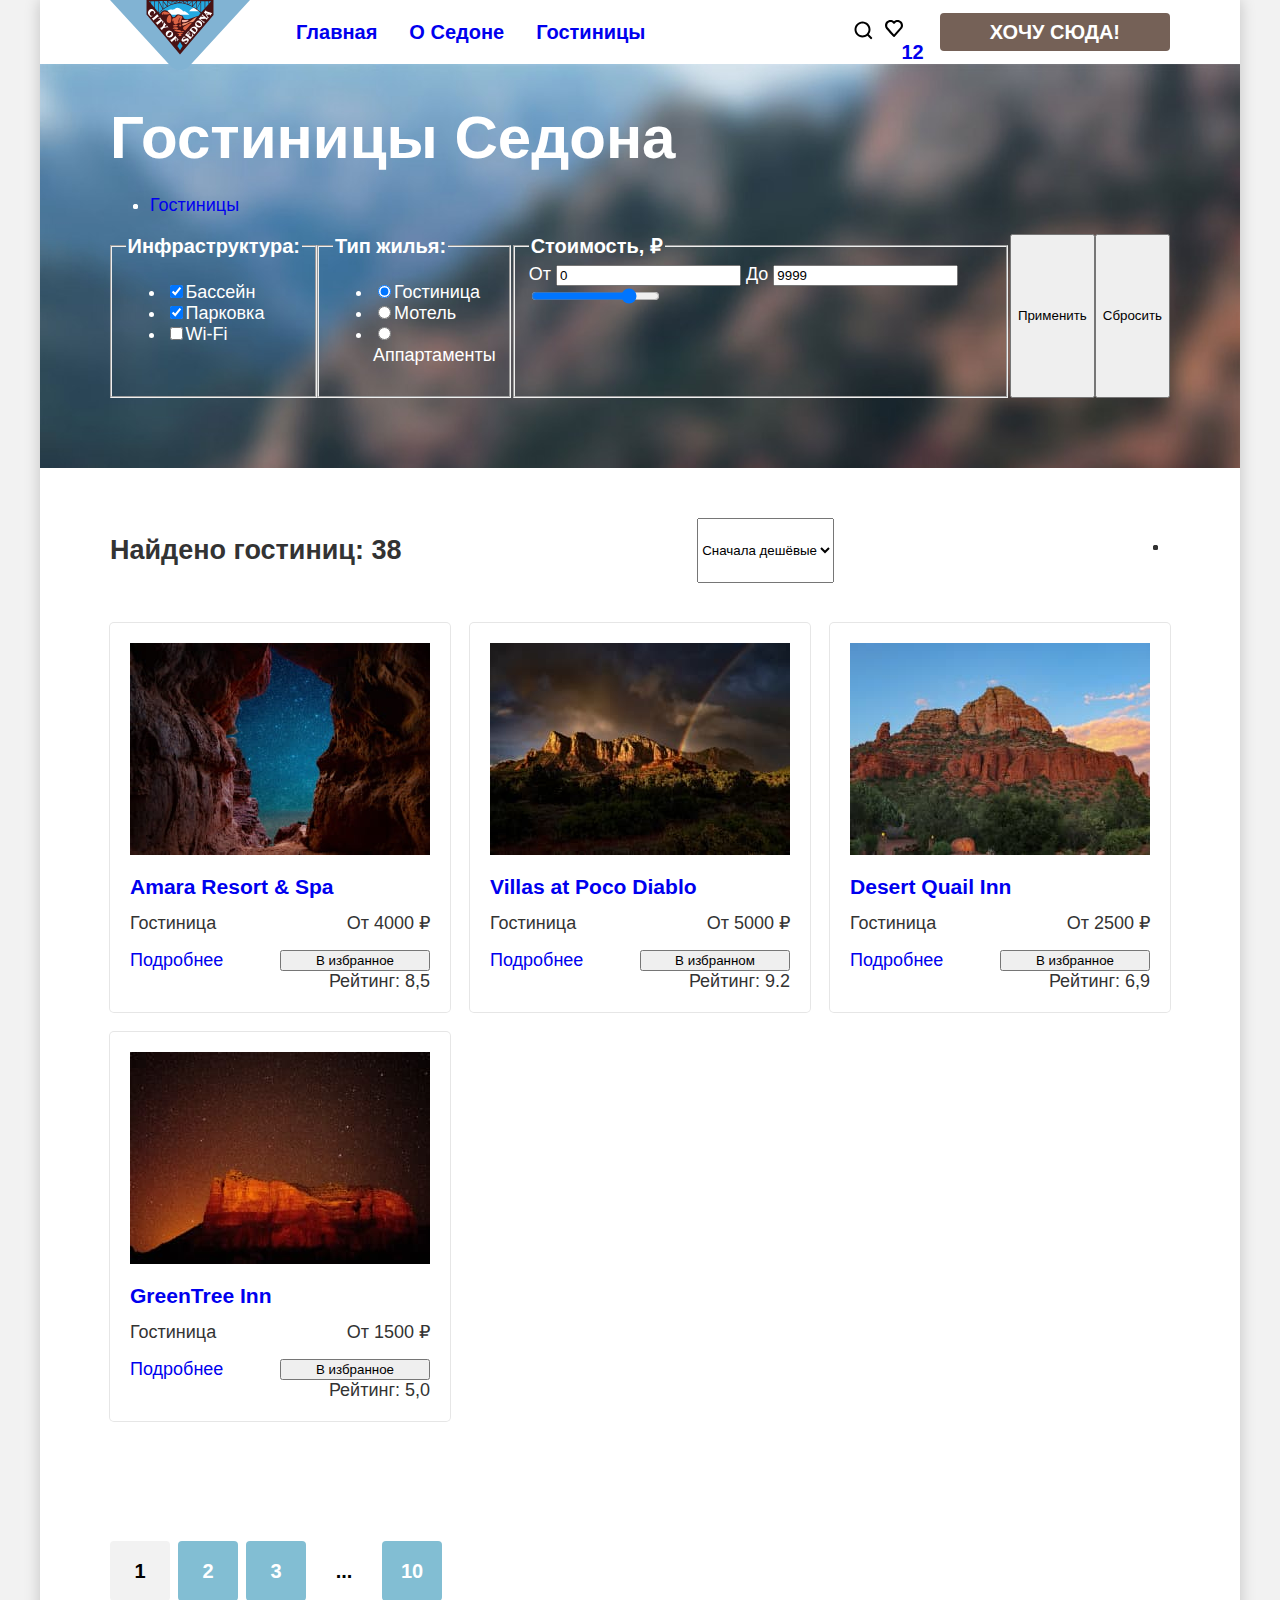
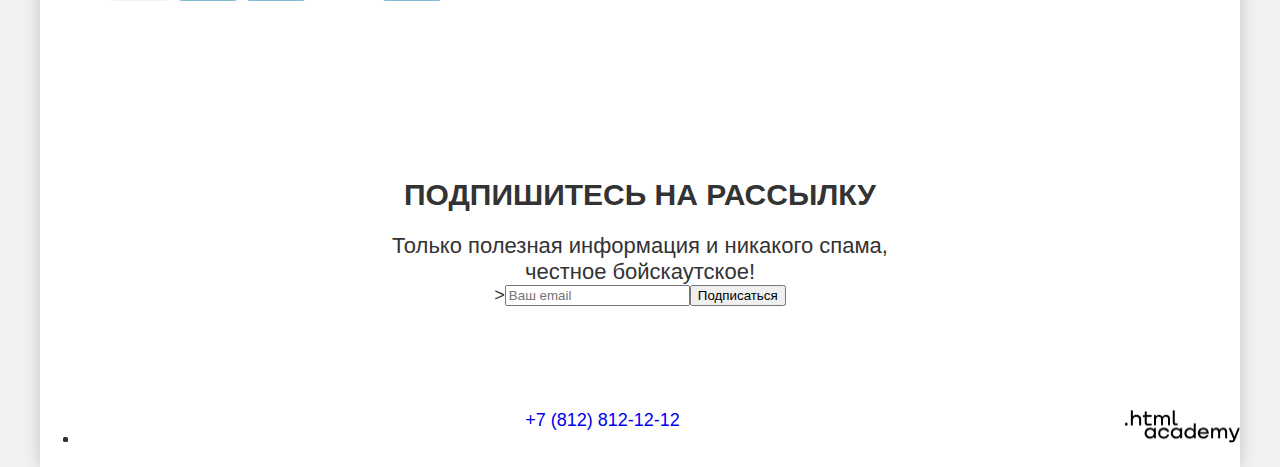
==== commit 6657fff1: "Делает Микросетки на флексах для всех страниц" ====
--- a/catalog.html
+++ b/catalog.html
@@ -1,17 +1,17 @@
 <!DOCTYPE html>
 <html lang="ru">
 
-  <head>
-    <meta charset="utf-8" />
-    <title>Каталог</title>
-    <link rel="stylesheet" href="styles/styles.css">
-  </head>
+<head>
+  <meta charset="utf-8">
+  <title>HTML Academy: Седона</title>
+  <link rel="stylesheet" href="styles/styles.css">
+</head>
 
-  <body>
-    <div class="container main-container">
+<body>
+  <div class="container main-container">
     <header class="page-header">
       <nav class="navigation">
-        <a class="navigation-link" href="index.html">
+        <a class="navigation-logo-link" href="index.html">
           <img class="page-header-logo" src="images/header/header-logo.svg" width="140" height="70"
             alt="Логотип Седона" />
         </a>
@@ -27,19 +27,19 @@
           </li>
         </ul>
         <ul class="navigation-list navigation-user">
-          <li class="navigation-item navigation-search">
-            <a class="navigation-link" href="#">
+          <li class="navigation-item">
+            <a class="navigation-link navigation-link-search" href="#">
               <span class="visually-hidden">Поиск</span>
             </a>
           </li>
-          <li class="navigation-item navigation-like">
-            <a class="navigation-link" href="#">
+          <li class="navigation-item ">
+            <a class="navigation-link navigation-link-like" href="#">
               <span class="visually-hidden">Понравивщиеся</span>
               <span class="notification-badge">12</span>
             </a>
           </li>
           <li class="navigation-item navigation-botton">
-            <a class="navigation-link navigation-botton-link" href="#">Хочу сюда</a>
+            <a class="navigation-link navigation-botton-link" href="#">Хочу сюда!</a>
           </li>
         </ul>
       </nav>
@@ -116,6 +116,7 @@
         </section>
       </div>
       <section class="catalog-hotel">
+        <div class="catalog-list-filter">
         <h2 class="catalog-search">Найдено гостиниц:
           <span class="quantity">38</span>
         </h2>
@@ -140,6 +141,7 @@
             </a>
           </li>
         </ul>
+      </div>
         <ul class="hotel-list">
           <li class="hotel-item">
             <a class="hotel-item-link" href="#">
--- a/styles/styles.css
+++ b/styles/styles.css
@@ -12,6 +12,23 @@
   font-weight: 700;
   src: url("../fonts/ptsans-700.woff2") format("woff2");
   font-display: swap;
+}
+
+.visually-hidden {
+  position: absolute;
+  width: 1px;
+  height: 1px;
+  margin: -1px;
+  border: 0;
+  padding: 0;
+  white-space: nowrap;
+  clip-path: inset(100%);
+  clip: rect(0 0 0 0);
+  overflow: hidden;
+}
+
+a {
+  text-decoration: none;
 }
 
 body {
@@ -36,6 +53,11 @@
   background-color: #ffffff;
 }
 
+.page-header {
+  padding: 0 70px;
+  margin: 0;
+}
+
 .navigation {
   font-size: 20px;
   line-height: 24px;
@@ -43,8 +65,54 @@
   color: #000000;
   width: inherit;
   display: flex;
-  justify-content: space-between;
-  padding: 0 70px;
+  max-height: 64px;
+  column-gap: 30px;
+
+}
+
+.navigation-list {
+  display: flex;
+  list-style-type: none;
+  flex-wrap: wrap;
+  padding: 0;
+  max-width: 450px;
+}
+
+.navigation-user {
+  display: flex;
+  max-width: 350px;
+  margin-left: auto;
+}
+
+.navigation-link {
+  padding: 20px 16px;
+}
+
+.navigation-link-search {
+  display: block;
+  background-image: url("../images/icon/icons_search.svg");
+  background-repeat: no-repeat;
+  margin: 0;
+}
+.navigation-link-like {
+  display: block;
+  background-image: url("../images/icon/icons_like.svg");
+  background-repeat: no-repeat;
+  margin: 0;
+}
+.navigation-botton-link {
+  background-color: #756157;
+  color: #ffffff;
+  border-radius: 4px;
+  min-width: 160px;
+  padding: 8px 50px;
+  text-transform: uppercase;
+}
+
+.page-header-logo {
+  position: relative;
+  margin: 0;
+  padding: 0;
 }
 
 .main-logo {
@@ -67,7 +135,8 @@
   flex-direction: column;
   justify-content: center;
   align-items: center;
-  padding: 69px 0;
+  padding: 69px 0 90px 0;
+  flex-wrap: wrap;
 }
 
 .advantages-slogan {
@@ -83,7 +152,7 @@
 .advantages-lead {
   font-size: 22px;
   line-height: 26px;
-  margin: 25px;
+  margin: 25px 0 0 0;
 }
 
 .advantages-list {
@@ -95,6 +164,10 @@
   list-style-type: none;
 }
 
+.advantages-item {
+  display: flex;
+}
+
 .advantages-item-block {
   grid-column: 1 / -1;
   display: flex;
@@ -122,6 +195,10 @@
   text-transform: uppercase;
   margin: 0 0 60px 0;
 }
+.advantages-title::before {
+  content: " ";
+  border-bottom: 2px solid rgba(0, 0, 0, 0.3);
+}
 
 .advantages-title-dark {
   color: #000000;
@@ -129,6 +206,7 @@
 
 .advantages-description {
   margin: 0;
+
 }
 
 .service-container {
@@ -137,6 +215,7 @@
   justify-content: center;
   align-items: center;
   padding: 64px 0;
+  flex-wrap: wrap;
 }
 
 .service-slogan {
@@ -152,7 +231,7 @@
 .service-lead {
   font-size: 22px;
   line-height: 26px;
-  margin: 20px;
+  margin: 20px 0 0 0;
 }
 
 .service-list {
@@ -183,6 +262,8 @@
 
 .service-description {
   margin: 0;
+  display: flex;
+  text-align: center;
 }
 
 .search {
@@ -207,7 +288,7 @@
 .search-lead {
   font-size: 22px;
   line-height: 26px;
-  margin: 0;
+  margin: 0 0 54px 0;
   text-align: center;
 }
 
@@ -218,7 +299,9 @@
   color: #ffffff;
   text-align: center;
   background-color: #756157;
-  margin: 54px 0 0 0;
+  margin: 0;
+  padding: 8px 50px;
+  border-radius: 4px;
 }
 
 .subscribe {
@@ -235,10 +318,6 @@
   padding: 96px 258px 104px 258px;
 }
 
-.subscribe-fon {
-  margin: 0;
-}
-
 .subscribe-slogan {
   font-size: 30px;
   font-weight: 700;
@@ -270,10 +349,23 @@
   justify-content: space-between;
 }
 
+.feedback {
+  display: flex;
+  justify-content: space-between;
+}
+
 .catalog-fon {
   background-image: url("../images/catalog-hotel/catalog-fon.jpeg");
   color: #ffffff;
   padding: 35px 70px 70px 70px;
+}
+
+.breadcrumbs {
+  display: flex;
+}
+
+.catalog-form {
+  display: flex;
 }
 
 .catalog-filter-group {
@@ -298,23 +390,140 @@
 }
 
 .catalog-hotel {
-  text-align: center;
   margin: 0;
   display: grid;
-  grid-template-columns: repeat(3, 400px);
-  padding: 0;
+  padding: 50px 70px 60px 70px;
   list-style-type: none;
 }
 
+.catalog-list-filter {
+  display: flex;
+  justify-content: space-between;
+}
+
 .hotel-list {
-  text-align: center;
-  margin: 0;
   display: grid;
-  grid-template-columns: repeat(3, 400px);
-  padding: 0;
+  grid-template-columns: repeat(3, 340px);
   list-style-type: none;
+  gap: 20px;
+  padding: 0;
+  margin: 40px 0 80px 0;
+
+}
+
+.hotel-item {
+  display: grid;
+  grid-template-columns: repeat(2, 150px);
+  box-shadow: 0 0 0 1px rgb(230, 230, 230);
+  border-radius: 4px;
+  padding: 20px;
+}
+
+.hotel-item-link {
+  grid-column: span 2;
+
+}
+
+.hotel-item-name-link {
+  grid-column: span 2;
+  margin: 0;
+  margin-right: auto;
+}
+
+.hotel-item-name {
+  margin: 16px 0;
+}
+
+.hotel-item-type {
+  margin: 0 0 16px 0;
+  margin-right: auto;
+}
+
+.hotel-item-price {
+  margin: 0 0 16px 0;
+  margin-left: auto;
+}
+
+hotel-item-link-details {
+  margin: 0 10px 16px 0;
+  margin-right: auto;
+  background-color: #756157;
+  padding: 8px 26px;
+  border-radius: 4px;
+  color: #ffffff;
+  text-transform: uppercase;
+  font-weight: 700;
+  font-size: 16px;
+  line-height: 20px;
+}
+hotel-item-button-favorites {
+  margin: 0 0 16px 10px;
+  margin-right: 0;
+  background-color: #82b3d3;
+  padding: 8px 20px;
+  border-radius: 4px;
+  color: #ffffff;
+  text-transform: uppercase;
+  font-weight: 700;
+  font-size: 16px;
+  line-height: 20px;
+  border: 0;
+}
+
+.hotel-item-stars-rating {
+  margin: 0 0 16px 0;
+  margin-right: auto;
+}
+item-like {
+  background-color: #7db54f;
+}
+.hotel-item-rating {
+  margin: 0;
+  margin-left: auto;
+}
+
+.catalog-hotel-header {
+  display: flex;
+}
+
+.view-buttons {
+  display: flex;
 }
 
 .pagination {
-  grid-column: 1 / -1;
-}
+  display: flex;
+  flex-wrap: wrap;
+  gap: 8px;
+  margin-top: 40px;
+  padding: 0;
+  font-weight: 700;
+  font-size: 20px;
+  line-height: 36px;
+  list-style-type: none;
+  width: 360px;
+}
+
+.pagination-item {
+  margin: 0;
+  padding: 0;
+}
+
+.pagination-item-link {
+  display: block;
+  color: #ffffff;
+  text-align: center;
+  background-color: #82bed3;
+  border-radius: 4px;
+  min-width: 60px;
+  padding: 12px 0;
+}
+
+.pagination-current {
+  color: #000000;
+  background-color: #f2f2f2;
+}
+
+.pagination-item-glass {
+  background-color: #ffffff;
+  color: #000000;
+}
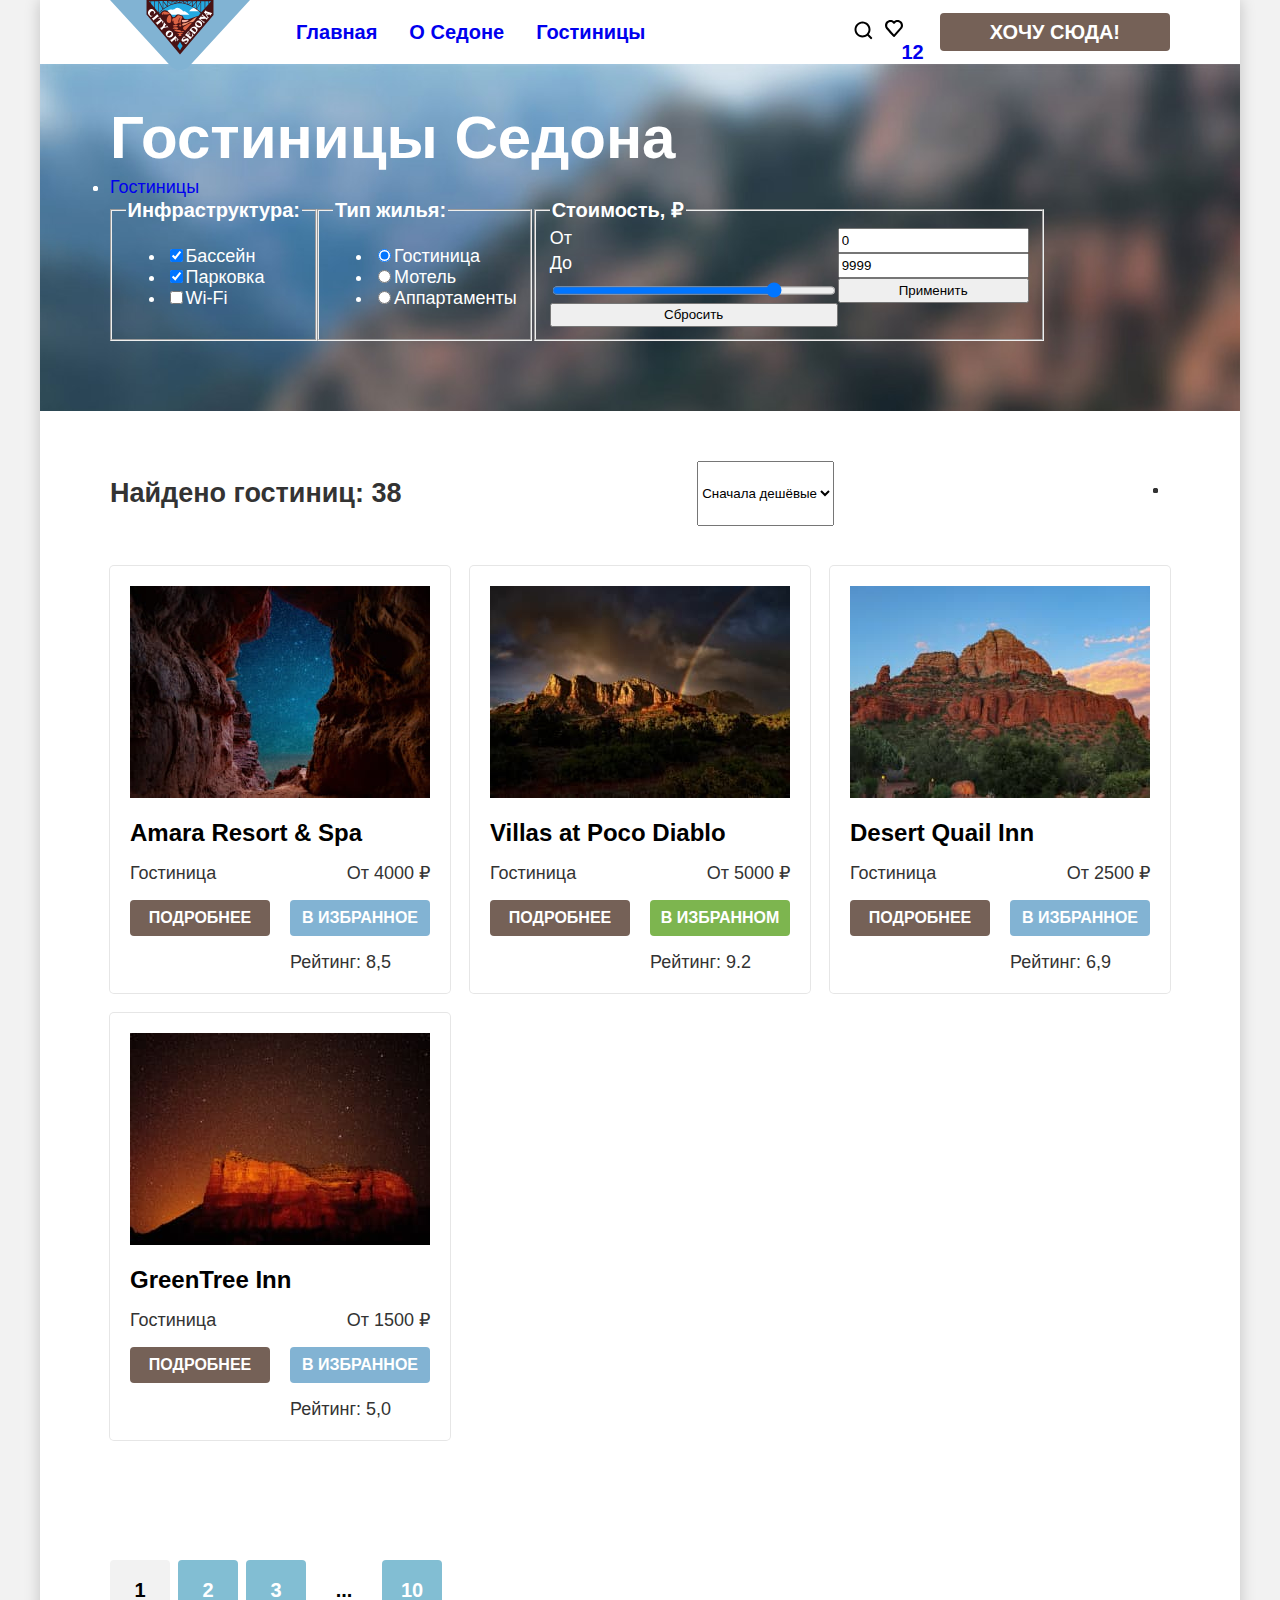
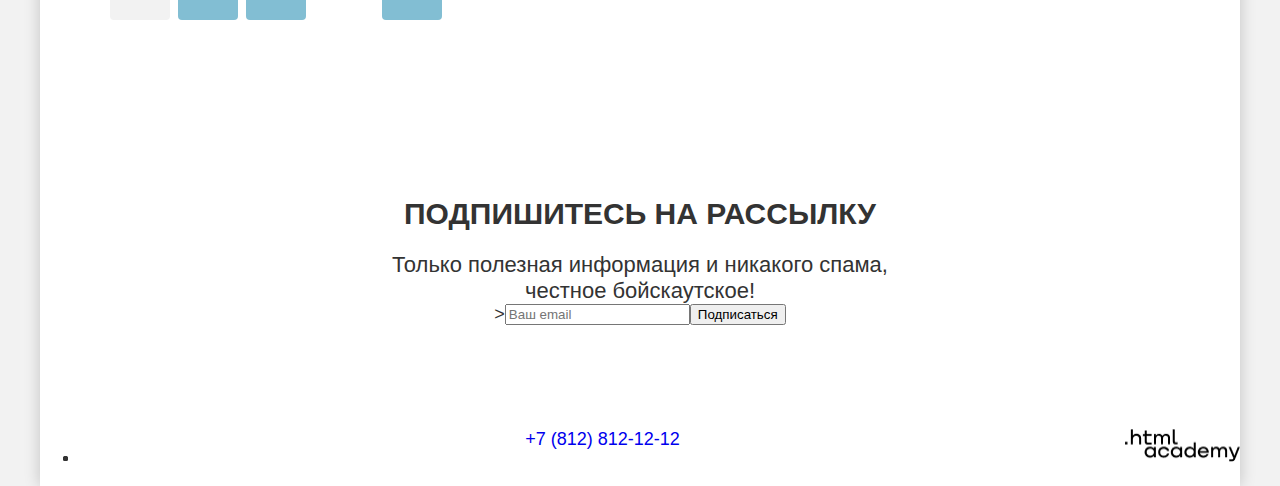
==== commit 1ddc2757: "Добавляет мелкие сетки на гридах для подходящих компонентов" ====
--- a/catalog.html
+++ b/catalog.html
@@ -1,284 +1,284 @@
 <!DOCTYPE html>
 <html lang="ru">
 
-<head>
-  <meta charset="utf-8">
-  <title>HTML Academy: Седона</title>
-  <link rel="stylesheet" href="styles/styles.css">
-</head>
+  <head>
+    <meta charset="utf-8">
+    <title>HTML Academy: Седона</title>
+    <link rel="stylesheet" href="styles/styles.css">
+  </head>
 
-<body>
-  <div class="container main-container">
-    <header class="page-header">
-      <nav class="navigation">
-        <a class="navigation-logo-link" href="index.html">
-          <img class="page-header-logo" src="images/header/header-logo.svg" width="140" height="70"
-            alt="Логотип Седона" />
-        </a>
-        <ul class="navigation-list">
-          <li class="navigation-item">
-            <a class="navigation-link navigation-current" href="index.html">Главная</a>
-          </li>
-          <li class="navigation-item">
-            <a class="navigation-link" href="#">О Седоне</a>
-          </li>
-          <li class="navigation-item">
-            <a class="navigation-link" href="catalog.html">Гостиницы</a>
-          </li>
-        </ul>
-        <ul class="navigation-list navigation-user">
-          <li class="navigation-item">
-            <a class="navigation-link navigation-link-search" href="#">
-              <span class="visually-hidden">Поиск</span>
-            </a>
-          </li>
-          <li class="navigation-item ">
-            <a class="navigation-link navigation-link-like" href="#">
-              <span class="visually-hidden">Понравивщиеся</span>
-              <span class="notification-badge">12</span>
-            </a>
-          </li>
-          <li class="navigation-item navigation-botton">
-            <a class="navigation-link navigation-botton-link" href="#">Хочу сюда!</a>
-          </li>
-        </ul>
-      </nav>
-    </header>
-    <main class="main-catalog">
-      <div class="catalog-fon">
-        <header class="header-filter">
-          <h1 class="header-filter-title">Гостиницы Седона</h1>
-          <ul class="breadcrumbs">
-            <li class="breadcrumbs-item">
-              <a class="breadcrumbs-link" href="index.html">
-                <span class="visually-hidden">Главная</span>
-              </a>
-            </li>
-            <li class="breadcrumbs-item">
-              <a class="breadcrumbs-link" href="#">Гостиницы</a>
-            </li>
-          </ul>
-        </header>
-        <section class="catalog-filter">
-          <h2 class="visually-hidden">Сервисы</h2>
-          <form class="catalog-form" action="https://echo.htmlacademy.ru/" method="get">
-            <fieldset class="catalog-filter-group">
-              <legend class="catalog-filter-title">Инфраструктура:</legend>
-              <ul class="catalog-filter-list">
-                <li class="catalog-filter-item">
-                  <label class="catalog-filter-text">
-                    <input class="control-input" type="checkbox" name="Бассейн" checked />Бассейн
-                  </label>
-                </li>
-                <li class="catalog-filter-item">
-                  <label class="catalog-form-text">
-                    <input class="control-input" type="checkbox" name="Парковка" checked />Парковка
-                  </label>
-                </li>
-                <li class="catalog-filter-item">
-                  <label class="catalog-form-text">
-                    <input class="control-input" type="checkbox" name="Wi-Fi" />Wi-Fi
-                  </label>
-                </li>
-              </ul>
-            </fieldset>
-            <fieldset class="catalog-filter-group">
-              <legend class="catalog-filter-title">Тип жилья:</legend>
-              <ul class="catalog-filter-list">
-                <li class="catalog-filter-item">
-                  <label class="catalog-form-text">
-                    <input class="control-input" type="radio" name="type-house" checked />Гостиница
-                  </label>
-                </li>
-                <li class="catalog-filter-item">
-                  <label class="catalog-form-text">
-                    <input class="control-input" type="radio" name="type-house" />Мотель
-                  </label>
-                </li>
-                <li class="catalog-filter-item">
-                  <label class="catalog-form-text">
-                    <input class="control-input" type="radio" name="type-house" />Аппартаменты
-                  </label>
-                </li>
-              </ul>
-            </fieldset>
-            <fieldset class="catalog-filter-group-cost">
-              <legend class="catalog-filter-title">Стоимость, ₽</legend>
-              <label for="catalog-filter-price">От</label>
-              <input class="catalog-price" type="number" name="price" value="0" id="catalog-filter-price" />
-              <label for="catalog-filter-befor">До</label>
-              <input class="catalog-price" type="number" name="price" value="9999" id="catalog-filter-befor" />
-              <input class="catalog-range" type="range" name="value" min="0" max="100" value="80" />
-            </fieldset>
-            <input class="catalog-button-submit" type="submit" value="Применить" />
-            <input class="catalog-button-reset" type="reset" value="Сбросить" />
-          </form>
+  <body>
+    <div class="container main-container">
+      <header class="page-header">
+        <nav class="navigation">
+          <a class="navigation-logo-link" href="index.html">
+            <img class="page-header-logo" src="images/header/header-logo.svg" width="140" height="70"
+              alt="Логотип Седона" />
+          </a>
+          <ul class="navigation-list">
+            <li class="navigation-item">
+              <a class="navigation-link navigation-current" href="index.html">Главная</a>
+            </li>
+            <li class="navigation-item">
+              <a class="navigation-link" href="#">О Седоне</a>
+            </li>
+            <li class="navigation-item">
+              <a class="navigation-link" href="catalog.html">Гостиницы</a>
+            </li>
+          </ul>
+          <ul class="navigation-list navigation-user">
+            <li class="navigation-item">
+              <a class="navigation-link navigation-link-search" href="#">
+                <span class="visually-hidden">Поиск</span>
+              </a>
+            </li>
+            <li class="navigation-item ">
+              <a class="navigation-link navigation-link-like" href="#">
+                <span class="visually-hidden">Понравивщиеся</span>
+                <span class="notification-badge">12</span>
+              </a>
+            </li>
+            <li class="navigation-item navigation-botton">
+              <a class="navigation-link navigation-botton-link" href="#">Хочу сюда!</a>
+            </li>
+          </ul>
+        </nav>
+      </header>
+      <main class="main-catalog">
+        <div class="catalog-fon">
+          <header class="header-filter">
+            <h1 class="header-filter-title">Гостиницы Седона</h1>
+            <ul class="breadcrumbs">
+              <li class="breadcrumbs-item">
+                <a class="breadcrumbs-link" href="index.html">
+                  <span class="visually-hidden">Главная</span>
+                </a>
+              </li>
+              <li class="breadcrumbs-item">
+                <a class="breadcrumbs-link" href="#">Гостиницы</a>
+              </li>
+            </ul>
+          </header>
+          <section class="catalog-filter">
+            <h2 class="visually-hidden">Сервисы</h2>
+            <form class="catalog-form" action="https://echo.htmlacademy.ru/" method="get">
+              <fieldset class="catalog-filter-group">
+                <legend class="catalog-filter-title">Инфраструктура:</legend>
+                <ul class="catalog-filter-list">
+                  <li class="catalog-filter-item">
+                    <label class="catalog-filter-text">
+                      <input class="control-input" type="checkbox" name="Бассейн" checked />Бассейн
+                    </label>
+                  </li>
+                  <li class="catalog-filter-item">
+                    <label class="catalog-form-text">
+                      <input class="control-input" type="checkbox" name="Парковка" checked />Парковка
+                    </label>
+                  </li>
+                  <li class="catalog-filter-item">
+                    <label class="catalog-form-text">
+                      <input class="control-input" type="checkbox" name="Wi-Fi" />Wi-Fi
+                    </label>
+                  </li>
+                </ul>
+              </fieldset>
+              <fieldset class="catalog-filter-group">
+                <legend class="catalog-filter-title">Тип жилья:</legend>
+                <ul class="catalog-filter-list">
+                  <li class="catalog-filter-item">
+                    <label class="catalog-form-text">
+                      <input class="control-input" type="radio" name="type-house" checked />Гостиница
+                    </label>
+                  </li>
+                  <li class="catalog-filter-item">
+                    <label class="catalog-form-text">
+                      <input class="control-input" type="radio" name="type-house" />Мотель
+                    </label>
+                  </li>
+                  <li class="catalog-filter-item">
+                    <label class="catalog-form-text">
+                      <input class="control-input" type="radio" name="type-house" />Аппартаменты
+                    </label>
+                  </li>
+                </ul>
+              </fieldset>
+              <fieldset class="catalog-filter-group-cost">
+                <legend class="catalog-filter-title">Стоимость, ₽</legend>
+                <label for="catalog-filter-price">От</label>
+                <input class="catalog-price" type="number" name="price" value="0" id="catalog-filter-price" />
+                <label for="catalog-filter-befor">До</label>
+                <input class="catalog-price" type="number" name="price" value="9999" id="catalog-filter-befor" />
+                <input class="catalog-range" type="range" name="value" min="0" max="100" value="80" />
+                <input class="catalog-button-submit" type="submit" value="Применить" />
+                <input class="catalog-button-reset" type="reset" value="Сбросить" />
+              </fieldset>
+            </form>
+          </section>
+        </div>
+        <section class="catalog-hotel">
+          <div class="catalog-list-filter">
+            <h2 class="catalog-search">Найдено гостиниц:
+              <span class="quantity">38</span>
+            </h2>
+            <select name="select-control" aria-label="Сортировка">
+              <option value="chep">Сначала дешёвые</option>
+              <option value="expensive">Сначала дорогие</option>
+            </select>
+            <ul class="view-buttons">
+              <li class="view-button-item">
+                <a class="view-button-tile" href="#">
+                  <span class="visually-hidden">Вид плитка</span>
+                </a>
+              </li>
+              <li class="view-button-item">
+                <a class="button-view-one" href="#">
+                  <span class="visually-hidden">Вид по одному</span>
+                </a>
+              </li>
+              <li class="view-button-item">
+                <a class="button-view-list" href="#">
+                  <span class="visually-hidden">Вид списком</span>
+                </a>
+              </li>
+            </ul>
+          </div>
+          <ul class="hotel-list">
+            <li class="hotel-item">
+              <a class="hotel-item-link" href="#">
+                <img src="images/catalog-hotel/hotel-1.jpg" width="300" height="212"
+                  alt="Вид из гостиницы на небо, через ущелье">
+              </a>
+              <a class="hotel-item-name-link" href="#">
+                <h3 class="hotel-item-name">Amara Resort & Spa</h3>
+              </a>
+              <p class="hotel-item-type">Гостиница</p>
+              <span class="hotel-item-price">От 4000 ₽</span>
+              <a class="hotel-item-link-details" href="#">Подробнее</a>
+              <button class="hotel-item-button-favorites">В избранное</button>
+              <div class="hotel-item-stars-rating">
+                <span class="visually-hidden">Количество звёзд рейтинга</span>
+              </div>
+              <p class="hotel-item-rating">Рейтинг:
+                <span>8,5</span>
+              </p>
+            </li>
+            <li class="hotel-item">
+              <a class="hotel-item-link" href="#">
+                <img src="images/catalog-hotel/hotel-2.jpg" width="300" height="212"
+                  alt="Вид из гостиницы на лучистые горы и радужное небо после дождя">
+              </a>
+              <a class="hotel-item-name-link" href="#">
+                <h3 class="hotel-item-name">Villas at Poco Diablo</h3>
+              </a>
+              <p class="hotel-item-type">Гостиница</p>
+              <span class="hotel-item-price">От 5000 ₽</span>
+              <a class="hotel-item-link-details" href="#">Подробнее</a>
+              <button class="hotel-item-button-favorites item-like">В избранном</button>
+              <div class="hotel-item-stars-rating">
+                <span class="visually-hidden">Количество звёзд рейтинга</span>
+              </div>
+              <p class="hotel-item-rating">Рейтинг:
+                <span>9.2</span>
+              </p>
+            </li>
+            <li class="hotel-item">
+              <a class="hotel-item-link" href="#">
+                <img src="images/catalog-hotel/hotel-3.jpg" width="300" height="212"
+                  alt="Вид из гостинницы на скалистые горы при дневном свете">
+              </a>
+              <a class="hotel-item-name-link" href="#">
+                <h3 class="hotel-item-name">Desert Quail Inn</h3>
+              </a>
+              <p class="hotel-item-type">Гостиница</p>
+              <span class="hotel-item-price">От 2500 ₽</span>
+              <a class="hotel-item-link-details" href="#">Подробнее</a>
+              <button class="hotel-item-button-favorites">В избранное</button>
+              <div class="hotel-item-stars-rating">
+                <span class="visually-hidden">Количество звёзд рейтинга</span>
+              </div>
+              <p class="hotel-item-rating">Рейтинг:
+                <span>6,9</span>
+              </p>
+            </li>
+            <li class="hotel-item">
+              <a class="hotel-item-link" href="#">
+                <img src="images/catalog-hotel/hotel-4.jpg" width="300" height="212"
+                  alt="Вид из гостинницы на горы в ночном, звёздном небе">
+              </a>
+              <a class="hotel-item-name-link" href="#">
+                <h3 class="hotel-item-name">GreenTree Inn</h3>
+              </a>
+              <p class="hotel-item-type">Гостиница</p>
+              <span class="hotel-item-price">От 1500 ₽</span>
+              <a class="hotel-item-link-details" href="#">Подробнее</a>
+              <button class="hotel-item-button-favorites">В избранное</button>
+              <div class="hotel-item-stars-rating">
+                <span class="visually-hidden">Количество звёзд рейтинга</span>
+              </div>
+              <p class="hotel-item-rating">Рейтинг:
+                <span>5,0</span>
+              </p>
+            </li>
+          </ul>
+          <ul class="pagination">
+            <li class="pagination-item ">
+              <a class="pagination-item-link pagination-current" href="#">1</a>
+            </li>
+            <li class="pagination-item">
+              <a class="pagination-item-link" href="#">2</a>
+            </li>
+            <li class="pagination-item">
+              <a class="pagination-item-link " href="#">3</a>
+            </li>
+            <li class="pagination-item ">
+              <a class="pagination-item-link pagination-item-glass" href="#">...</a>
+            </li>
+            <li class="pagination-item">
+              <a class="pagination-item-link" href="#">10</a>
+            </li>
+          </ul>
         </section>
-      </div>
-      <section class="catalog-hotel">
-        <div class="catalog-list-filter">
-        <h2 class="catalog-search">Найдено гостиниц:
-          <span class="quantity">38</span>
-        </h2>
-        <select name="select-control" aria-label="Сортировка">
-          <option value="chep">Сначала дешёвые</option>
-          <option value="expensive">Сначала дорогие</option>
-        </select>
-        <ul class="view-buttons">
-          <li class="view-button-item">
-            <a class="view-button-tile" href="#">
-              <span class="visually-hidden">Вид плитка</span>
-            </a>
-          </li>
-          <li class="view-button-item">
-            <a class="button-view-one" href="#">
-              <span class="visually-hidden">Вид по одному</span>
-            </a>
-          </li>
-          <li class="view-button-item">
-            <a class="button-view-list" href="#">
-              <span class="visually-hidden">Вид списком</span>
-            </a>
-          </li>
-        </ul>
-      </div>
-        <ul class="hotel-list">
-          <li class="hotel-item">
-            <a class="hotel-item-link" href="#">
-              <img src="images/catalog-hotel/hotel-1.jpg" width="300" height="212"
-                alt="Вид из гостиницы на небо, через ущелье">
-            </a>
-            <a class="hotel-item-name-link" href="#">
-              <h3 class="hotel-item-name">Amara Resort & Spa</h3>
-            </a>
-            <p class="hotel-item-type">Гостиница</p>
-            <span class="hotel-item-price">От 4000 ₽</span>
-            <a class="hotel-item-link-details" href="#">Подробнее</a>
-            <button class="hotel-item-button-favorites">В избранное</button>
-            <div class="hotel-item-stars-rating">
-              <span class="visually-hidden">Количество звёзд рейтинга</span>
-            </div>
-            <p class="hotel-item-rating">Рейтинг:
-              <span>8,5</span>
-            </p>
-          </li>
-          <li class="hotel-item">
-            <a class="hotel-item-link" href="#">
-              <img src="images/catalog-hotel/hotel-2.jpg" width="300" height="212"
-                alt="Вид из гостиницы на лучистые горы и радужное небо после дождя">
-            </a>
-            <a class="hotel-item-name-link" href="#">
-              <h3 class="hotel-item-name">Villas at Poco Diablo</h3>
-            </a>
-            <p class="hotel-item-type">Гостиница</p>
-            <span class="hotel-item-price">От 5000 ₽</span>
-            <a class="hotel-item-link-details" href="#">Подробнее</a>
-            <button class="hotel-item-button-favorites item-like">В избранном</button>
-            <div class="hotel-item-stars-rating">
-              <span class="visually-hidden">Количество звёзд рейтинга</span>
-            </div>
-            <p class="hotel-item-rating">Рейтинг:
-              <span>9.2</span>
-            </p>
-          </li>
-          <li class="hotel-item">
-            <a class="hotel-item-link" href="#">
-              <img src="images/catalog-hotel/hotel-3.jpg" width="300" height="212"
-                alt="Вид из гостинницы на скалистые горы при дневном свете">
-            </a>
-            <a class="hotel-item-name-link" href="#">
-              <h3 class="hotel-item-name">Desert Quail Inn</h3>
-            </a>
-            <p class="hotel-item-type">Гостиница</p>
-            <span class="hotel-item-price">От 2500 ₽</span>
-            <a class="hotel-item-link-details" href="#">Подробнее</a>
-            <button class="hotel-item-button-favorites">В избранное</button>
-            <div class="hotel-item-stars-rating">
-              <span class="visually-hidden">Количество звёзд рейтинга</span>
-            </div>
-            <p class="hotel-item-rating">Рейтинг:
-              <span>6,9</span>
-            </p>
-          </li>
-          <li class="hotel-item">
-            <a class="hotel-item-link" href="#">
-              <img src="images/catalog-hotel/hotel-4.jpg" width="300" height="212"
-                alt="Вид из гостинницы на горы в ночном, звёздном небе">
-            </a>
-            <a class="hotel-item-name-link" href="#">
-              <h3 class="hotel-item-name">GreenTree Inn</h3>
-            </a>
-            <p class="hotel-item-type">Гостиница</p>
-            <span class="hotel-item-price">От 1500 ₽</span>
-            <a class="hotel-item-link-details" href="#">Подробнее</a>
-            <button class="hotel-item-button-favorites">В избранное</button>
-            <div class="hotel-item-stars-rating">
-              <span class="visually-hidden">Количество звёзд рейтинга</span>
-            </div>
-            <p class="hotel-item-rating">Рейтинг:
-              <span>5,0</span>
-            </p>
-          </li>
-        </ul>
-        <ul class="pagination">
-          <li class="pagination-item ">
-            <a class="pagination-item-link pagination-current" href="#">1</a>
-          </li>
-          <li class="pagination-item">
-            <a class="pagination-item-link" href="#">2</a>
-          </li>
-          <li class="pagination-item">
-            <a class="pagination-item-link " href="#">3</a>
-          </li>
-          <li class="pagination-item ">
-            <a class="pagination-item-link pagination-item-glass" href="#">...</a>
-          </li>
-          <li class="pagination-item">
-            <a class="pagination-item-link" href="#">10</a>
-          </li>
-        </ul>
-      </section>
-    </main>
-    <footer class="main-footer">
-      <section class="subscribe-catalog">
-        <div class="subscribe-fon">
-        <h2 class="subscribe-slogan search-slogan-catalog">Подпишитесь на рассылку</h2>
-        <p class="subscribe-lead">Только полезная информация и никакого спама, <br>честное бойскаутское!</p>
-        <form class="subscribe-form" action="https://echo.htmlacademy.ru/" method="post">
-          <label for="subscribe-email" class="visually-hidden">Укажите ваш Email</label>>
-            <input class="subscribe-field" type="email" name="subscribe-email" placeholder="Ваш email" />
-          <button class="subscribe-button" type="submit">Подписаться
-          </button>
-        </form>
-        </div>
-      </section>
-      <section class="feedback-list">
-        <h2 class="visually-hidden">Контакты</h2>
-        <ul class="feedback">
-          <li class="feedback-social">
-            <a class="feedback-social-vk" href="https://vk.com/htmlacademy">
-              <span class="visually-hidden">ВКонтакте</span>
-            </a>
-          </li>
-          <li class="feedback-social">
-            <a class="feedback-social-tg" href="https://t.me/htmlacademy">
-              <span class="visually-hidden">Телеграмм</span>
-            </a>
-          </li>
-          <li class="feedback-social">
-            <a class=" feedback-social-youtube" href="https://youtube.com/user/htmlacademyru">
-              <span class="visually-hidden">Ютуб</span>
-            </a>
-          </li>
-        </ul>
-        <a class="phone" href="tel:88128121212">+7 (812) 812-12-12</a>
-        <a class="academy" href="https://up.htmlacademy.ru/profession/frontender-liga/1/htmlcss-individual/2">
-          <img class="academy-logo" src="/images/footer/html-academy-logo.png" width="115" height="33"
-            alt="Логотип HTML академии">
-        </a>
-      </section>
-    </footer>
-  </div>
+      </main>
+      <footer class="main-footer">
+        <section class="subscribe-catalog">
+          <div class="subscribe-fon">
+            <h2 class="subscribe-slogan search-slogan-catalog">Подпишитесь на рассылку</h2>
+            <p class="subscribe-lead">Только полезная информация и никакого спама, <br>честное бойскаутское!</p>
+            <form class="subscribe-form" action="https://echo.htmlacademy.ru/" method="post">
+              <label for="subscribe-email" class="visually-hidden">Укажите ваш Email</label>>
+              <input class="subscribe-field" type="email" name="subscribe-email" placeholder="Ваш email" />
+              <button class="subscribe-button" type="submit">Подписаться
+              </button>
+            </form>
+          </div>
+        </section>
+        <section class="feedback-list">
+          <h2 class="visually-hidden">Контакты</h2>
+          <ul class="feedback">
+            <li class="feedback-social">
+              <a class="feedback-social-vk" href="https://vk.com/htmlacademy">
+                <span class="visually-hidden">ВКонтакте</span>
+              </a>
+            </li>
+            <li class="feedback-social">
+              <a class="feedback-social-tg" href="https://t.me/htmlacademy">
+                <span class="visually-hidden">Телеграмм</span>
+              </a>
+            </li>
+            <li class="feedback-social">
+              <a class=" feedback-social-youtube" href="https://youtube.com/user/htmlacademyru">
+                <span class="visually-hidden">Ютуб</span>
+              </a>
+            </li>
+          </ul>
+          <a class="phone" href="tel:88128121212">+7 (812) 812-12-12</a>
+          <a class="academy" href="https://up.htmlacademy.ru/profession/frontender-liga/1/htmlcss-individual/2">
+            <img class="academy-logo" src="/images/footer/html-academy-logo.png" width="115" height="33"
+              alt="Логотип HTML академии">
+          </a>
+        </section>
+      </footer>
+    </div>
   </body>
 
 </html>
--- a/styles/styles.css
+++ b/styles/styles.css
@@ -94,12 +94,14 @@
   background-repeat: no-repeat;
   margin: 0;
 }
+
 .navigation-link-like {
   display: block;
   background-image: url("../images/icon/icons_like.svg");
   background-repeat: no-repeat;
   margin: 0;
 }
+
 .navigation-botton-link {
   background-color: #756157;
   color: #ffffff;
@@ -195,6 +197,7 @@
   text-transform: uppercase;
   margin: 0 0 60px 0;
 }
+
 .advantages-title::before {
   content: " ";
   border-bottom: 2px solid rgba(0, 0, 0, 0.3);
@@ -362,10 +365,20 @@
 
 .breadcrumbs {
   display: flex;
+  margin: 0;
+  padding: 0;
 }
 
 .catalog-form {
   display: flex;
+  margin: 0;
+  padding: 0;
+
+}
+
+.catalog-filter-group-cost {
+  display: grid;
+  grid-template-columns: 288px 191px
 }
 
 .catalog-filter-group {
@@ -387,6 +400,7 @@
   font-weight: 700;
   margin: 0;
   text-align: left;
+  padding: 0;
 }
 
 .catalog-hotel {
@@ -413,54 +427,60 @@
 
 .hotel-item {
   display: grid;
-  grid-template-columns: repeat(2, 150px);
+  grid-template-columns: repeat(2, 140px);
   box-shadow: 0 0 0 1px rgb(230, 230, 230);
   border-radius: 4px;
   padding: 20px;
+  gap: 16px 20px;
+  background-color: #ffffff;
 }
 
 .hotel-item-link {
   grid-column: span 2;
-
+  display: block;
 }
 
 .hotel-item-name-link {
   grid-column: span 2;
-  margin: 0;
   margin-right: auto;
 }
 
 .hotel-item-name {
-  margin: 16px 0;
+  font-size: 24px;
+  font-weight: 700;
+  line-height: 28px;
+  margin: 0;
+  color: #000000;
 }
 
 .hotel-item-type {
-  margin: 0 0 16px 0;
   margin-right: auto;
+  margin: 0;
 }
 
 .hotel-item-price {
-  margin: 0 0 16px 0;
   margin-left: auto;
 }
 
-hotel-item-link-details {
-  margin: 0 10px 16px 0;
+
+.hotel-item-link-details {
   margin-right: auto;
   background-color: #756157;
-  padding: 8px 26px;
   border-radius: 4px;
   color: #ffffff;
   text-transform: uppercase;
   font-weight: 700;
   font-size: 16px;
   line-height: 20px;
-}
-hotel-item-button-favorites {
-  margin: 0 0 16px 10px;
+  min-width: 140px;
+  padding-top: 8px;
+  padding-bottom: 8px;
+  text-align: center;
+}
+
+.hotel-item-button-favorites {
   margin-right: 0;
   background-color: #82b3d3;
-  padding: 8px 20px;
   border-radius: 4px;
   color: #ffffff;
   text-transform: uppercase;
@@ -468,18 +488,21 @@
   font-size: 16px;
   line-height: 20px;
   border: 0;
+  min-width: 140px;
+  padding: 8px 5px;
 }
 
 .hotel-item-stars-rating {
-  margin: 0 0 16px 0;
   margin-right: auto;
 }
-item-like {
+
+.item-like {
   background-color: #7db54f;
 }
+
 .hotel-item-rating {
-  margin: 0;
   margin-left: auto;
+  margin: 0;
 }
 
 .catalog-hotel-header {
